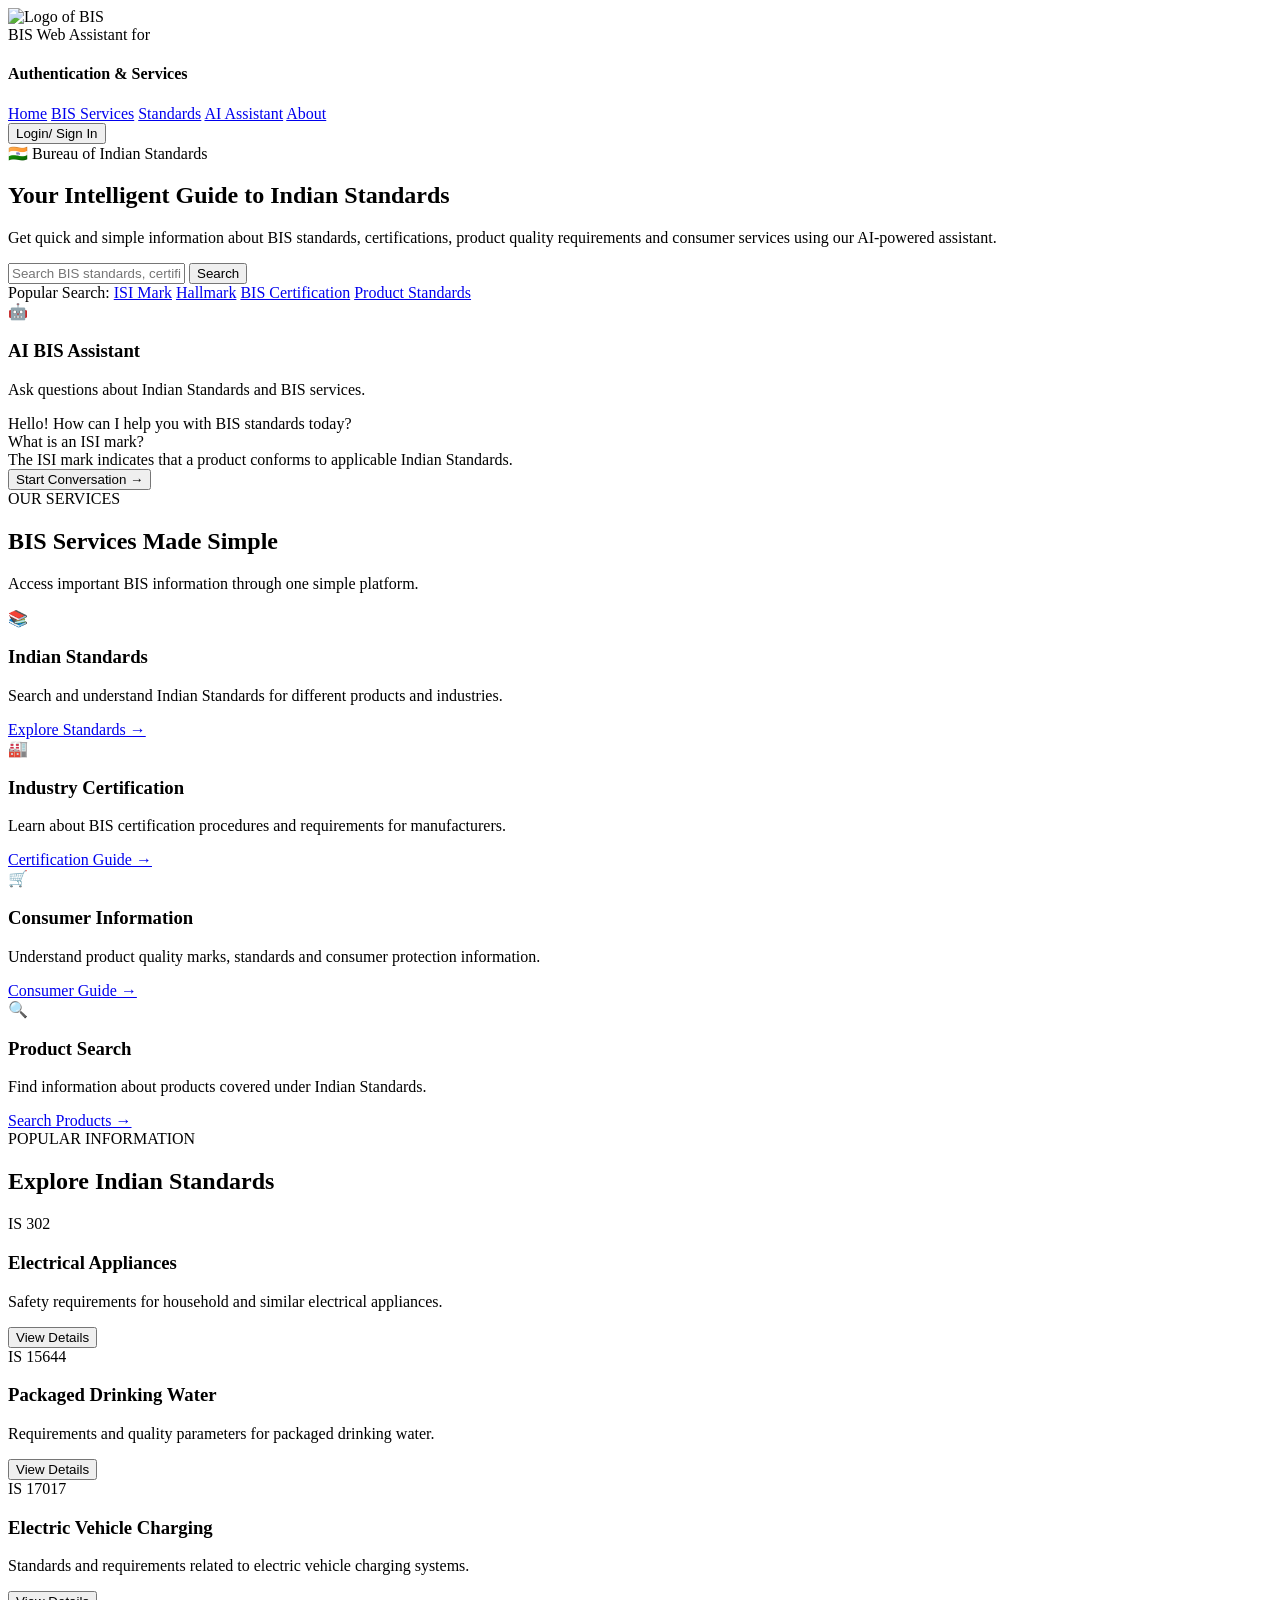
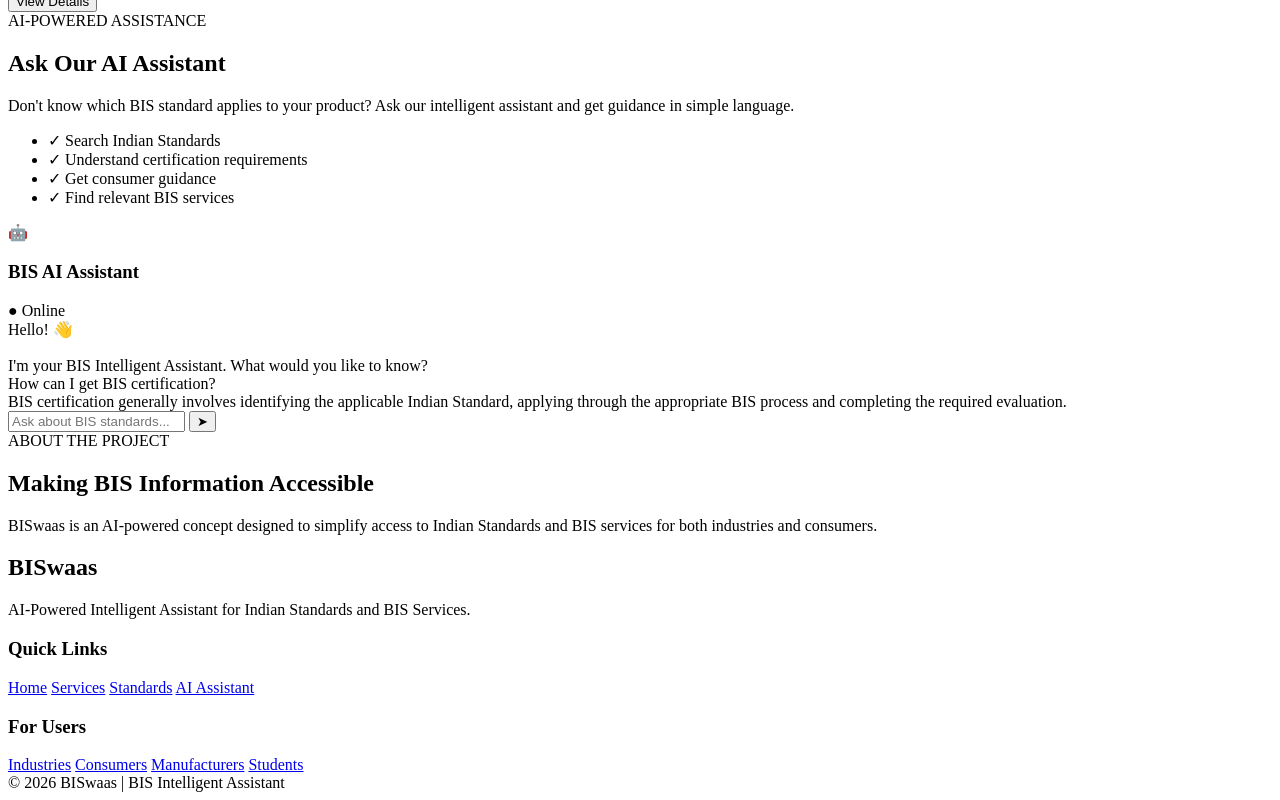
==== index.html @ 15cb64bb "Add files via upload" ====
<!DOCTYPE html>
<html lang="en">
<head>
    <meta charset="UTF-8">
    <meta name="viewport" content="width=device-width, initial-scale=1.0">
    <title>BIS Intelligent Assistant</title>
    <link rel="stylesheet" href="style2.css">
</head>
<body>

    <!-- Header -->
    <header class="header">

        <div class="logo">
            <div class="logo-icon">
                <img src="d:\BIS\my image2.jpg" alt="Logo of BIS">
            </div>
            <div>
                <span>BIS Web Assistant for</span>
                <h4>Authentication & Services</h4>
            </div>
        </div>

        <nav>
            <a href="#home">Home</a>
            <a href="#services">BIS Services</a>
            <a href="#standards">Standards</a>
            <a href="#assistant">AI Assistant</a>
            <a href="#about">About</a>
        </nav>

        <button class="login-btn">Login/ Sign In</button>

    </header>

    
    <div class="gradient-background">
       <!-- Hero Section -->
     <section class="hero" id="home">

        <div class="hero-content">

            <span class="tag">🇮🇳 Bureau of Indian Standards</span>

            <h1>
                Your Intelligent Guide to
                <span>Indian Standards</span>
            </h1>

            <p>
                Get quick and simple information about BIS standards,
                certifications, product quality requirements and consumer
                services using our AI-powered assistant.
            </p>

            <div class="search-box">
                <input
                    type="text"
                    placeholder="Search BIS standards, certifications, products..."
                >
                <button>Search</button>
            </div>

            <div class="quick-links">
                <span>Popular Search:</span>
                <a href="#">ISI Mark</a>
                <a href="#">Hallmark</a>
                <a href="#">BIS Certification</a>
                <a href="#">Product Standards</a>
            </div>

        </div>


        <div class="hero-card">

            <div class="bot-icon">🤖</div>

            <h3>AI BIS Assistant</h3>

            <p>
                Ask questions about Indian Standards and BIS services.
            </p>

            <div class="chat-preview">
                <div class="message bot">
                    Hello! How can I help you with BIS standards today?
                </div>

                <div class="message user">
                    What is an ISI mark?
                </div>

                <div class="message bot">
                    The ISI mark indicates that a product conforms to
                    applicable Indian Standards.
                </div>
            </div>

            <button class="chat-btn">
                Start Conversation →
            </button>

        </div>

     </section>


     <!-- Services -->
     <section class="section" id="services">

        <div class="section-title">
            <span>OUR SERVICES</span>
            <h2>BIS Services Made Simple</h2>
            <p>
                Access important BIS information through one simple platform.
            </p>
        </div>


        <div class="service-grid">

            <div class="service-card">
                <div class="service-icon">📚</div>
                <h3>Indian Standards</h3>
                <p>
                    Search and understand Indian Standards for different
                    products and industries.
                </p>
                <a href="#">Explore Standards →</a>
            </div>


            <div class="service-card">
                <div class="service-icon">🏭</div>
                <h3>Industry Certification</h3>
                <p>
                    Learn about BIS certification procedures and requirements
                    for manufacturers.
                </p>
                <a href="#">Certification Guide →</a>
            </div>


            <div class="service-card">
                <div class="service-icon">🛒</div>
                <h3>Consumer Information</h3>
                <p>
                    Understand product quality marks, standards and consumer
                    protection information.
                </p>
                <a href="#">Consumer Guide →</a>
            </div>


            <div class="service-card">
                <div class="service-icon">🔍</div>
                <h3>Product Search</h3>
                <p>
                    Find information about products covered under Indian
                    Standards.
                </p>
                <a href="#">Search Products →</a>
            </div>

        </div>

     </section>


     <!-- Standards Section -->
     <section class="standards" id="standards">

        <div class="section-title">
            <span>POPULAR INFORMATION</span>
            <h2>Explore Indian Standards</h2>
        </div>


        <div class="standard-grid">

            <div class="standard-card">
                <span class="standard-code">IS 302</span>
                <h3>Electrical Appliances</h3>
                <p>
                    Safety requirements for household and similar electrical
                    appliances.
                </p>
                <button>View Details</button>
            </div>


            <div class="standard-card">
                <span class="standard-code">IS 15644</span>
                <h3>Packaged Drinking Water</h3>
                <p>
                    Requirements and quality parameters for packaged drinking
                    water.
                </p>
                <button>View Details</button>
            </div>


            <div class="standard-card">
                <span class="standard-code">IS 17017</span>
                <h3>Electric Vehicle Charging</h3>
                <p>
                    Standards and requirements related to electric vehicle
                    charging systems.
                </p>
                <button>View Details</button>
            </div>

        </div>

     </section>


     <!-- AI Assistant -->
     <section class="assistant-section" id="assistant">

        <div class="assistant-container">

            <div class="assistant-info">

                <span class="tag">AI-POWERED ASSISTANCE</span>

                <h2>
                    Ask Our
                    <span>AI Assistant</span>
                </h2>

                <p>
                    Don't know which BIS standard applies to your product?
                    Ask our intelligent assistant and get guidance in simple
                    language.
                </p>

                <ul>
                    <li>✓ Search Indian Standards</li>
                    <li>✓ Understand certification requirements</li>
                    <li>✓ Get consumer guidance</li>
                    <li>✓ Find relevant BIS services</li>
                </ul>

            </div>


            <div class="chat-window">

                <div class="chat-header">
                    <div class="bot-avatar">🤖</div>

                    <div>
                        <h3>BIS AI Assistant</h3>
                        <span>● Online</span>
                    </div>
                </div>


                <div class="chat-body">

                    <div class="chat-message bot-message">
                        Hello! 👋
                        <br><br>
                        I'm your BIS Intelligent Assistant.
                        What would you like to know?
                    </div>


                    <div class="chat-message user-message">
                        How can I get BIS certification?
                    </div>


                    <div class="chat-message bot-message">
                        BIS certification generally involves identifying the
                        applicable Indian Standard, applying through the
                        appropriate BIS process and completing the required
                        evaluation.
                    </div>

                </div>


                <div class="chat-input">

                    <input
                        type="text"
                        placeholder="Ask about BIS standards..."
                    >

                    <button>➤</button>

                </div>

            </div>

        </div>

     </section>


     <!-- About -->
     <section class="about" id="about">

        <div class="section-title">

            <span>ABOUT THE PROJECT</span>

            <h2>Making BIS Information Accessible</h2>

            <p>
                BISwaas is an AI-powered concept designed to simplify
                access to Indian Standards and BIS services for both
                industries and consumers.
            </p>

        </div>

     </section>
    </div>

    <!-- Footer -->
    <footer>

        <div class="footer-content">

            <div>
                <h2>BISwaas</h2>
                <p>
                    AI-Powered Intelligent Assistant for Indian Standards
                    and BIS Services.
                </p>
            </div>


            <div>
                <h3>Quick Links</h3>
                <a href="#home">Home</a>
                <a href="#services">Services</a>
                <a href="#standards">Standards</a>
                <a href="#assistant">AI Assistant</a>
            </div>


            <div>
                <h3>For Users</h3>
                <a href="#">Industries</a>
                <a href="#">Consumers</a>
                <a href="#">Manufacturers</a>
                <a href="#">Students</a>
            </div>

        </div>


        <div class="copyright">
            © 2026 BISwaas | BIS Intelligent Assistant
        </div>

    </footer>

</body>
</html>
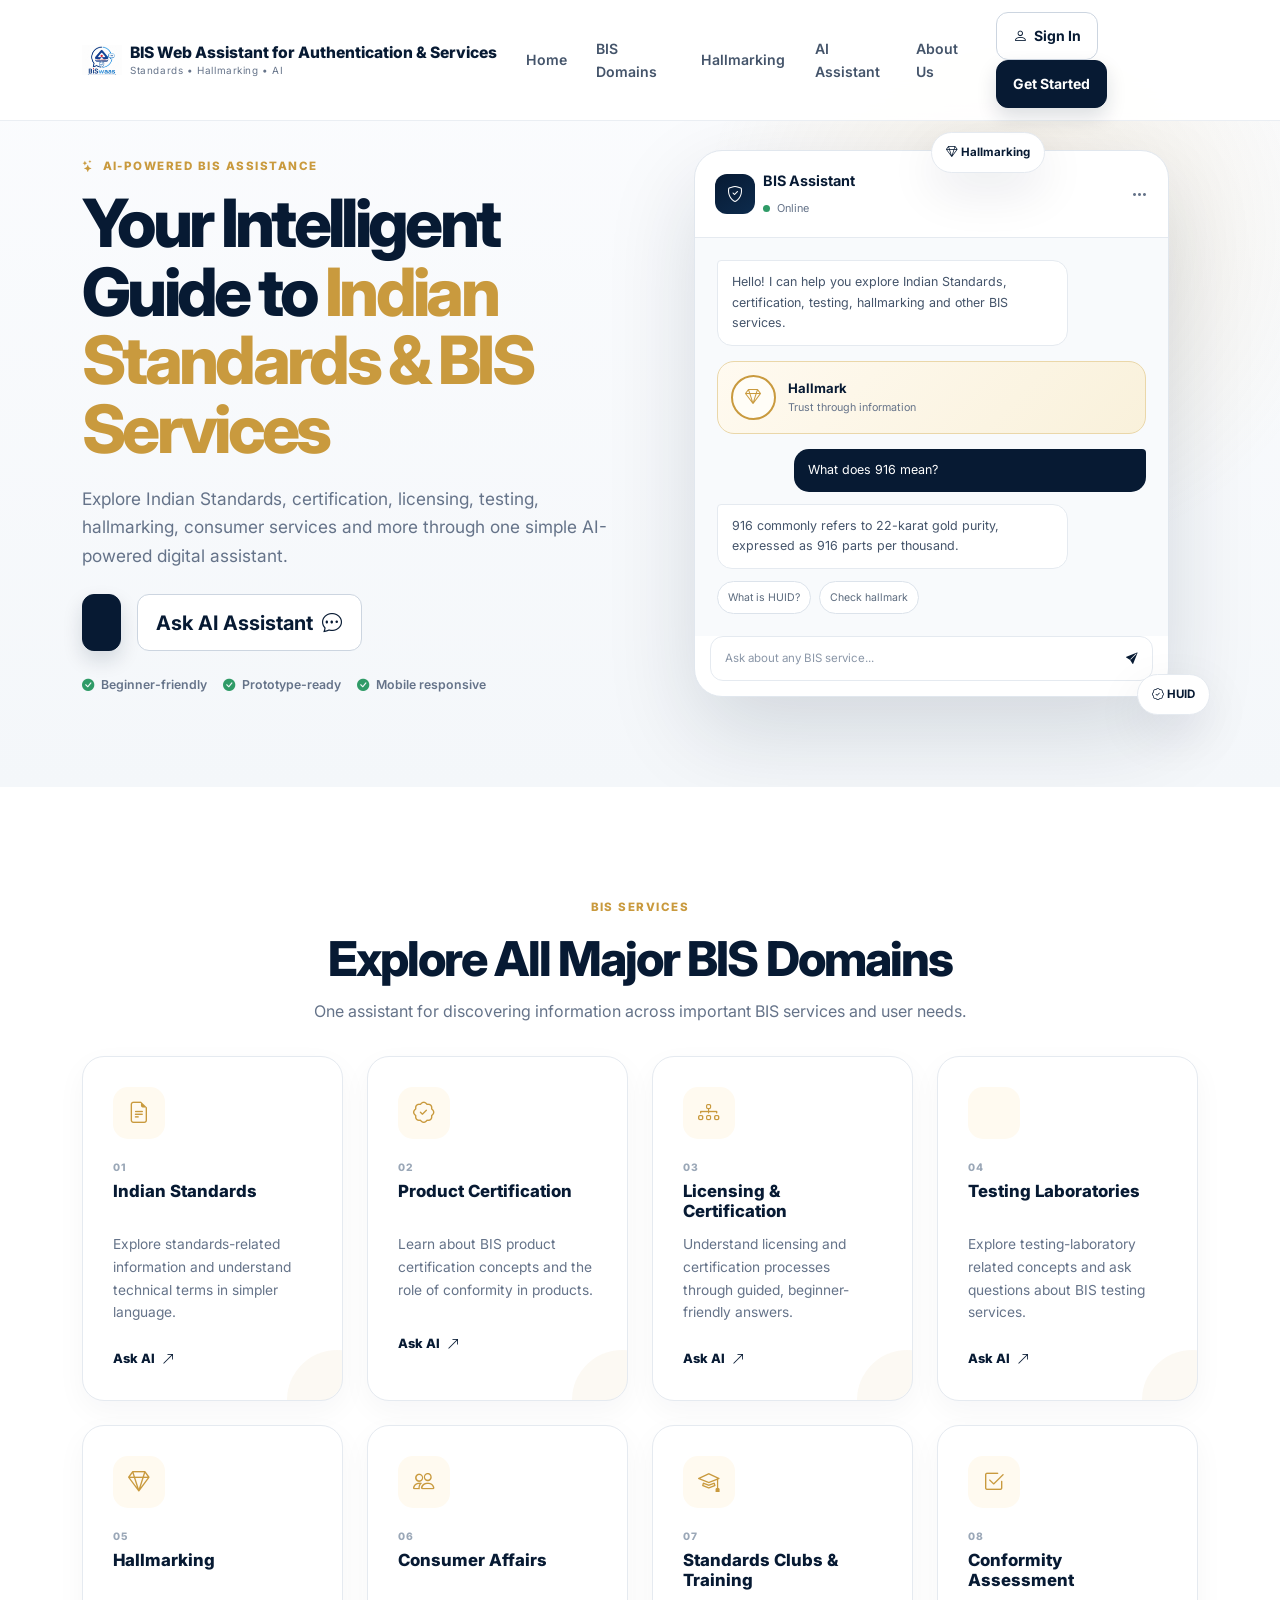
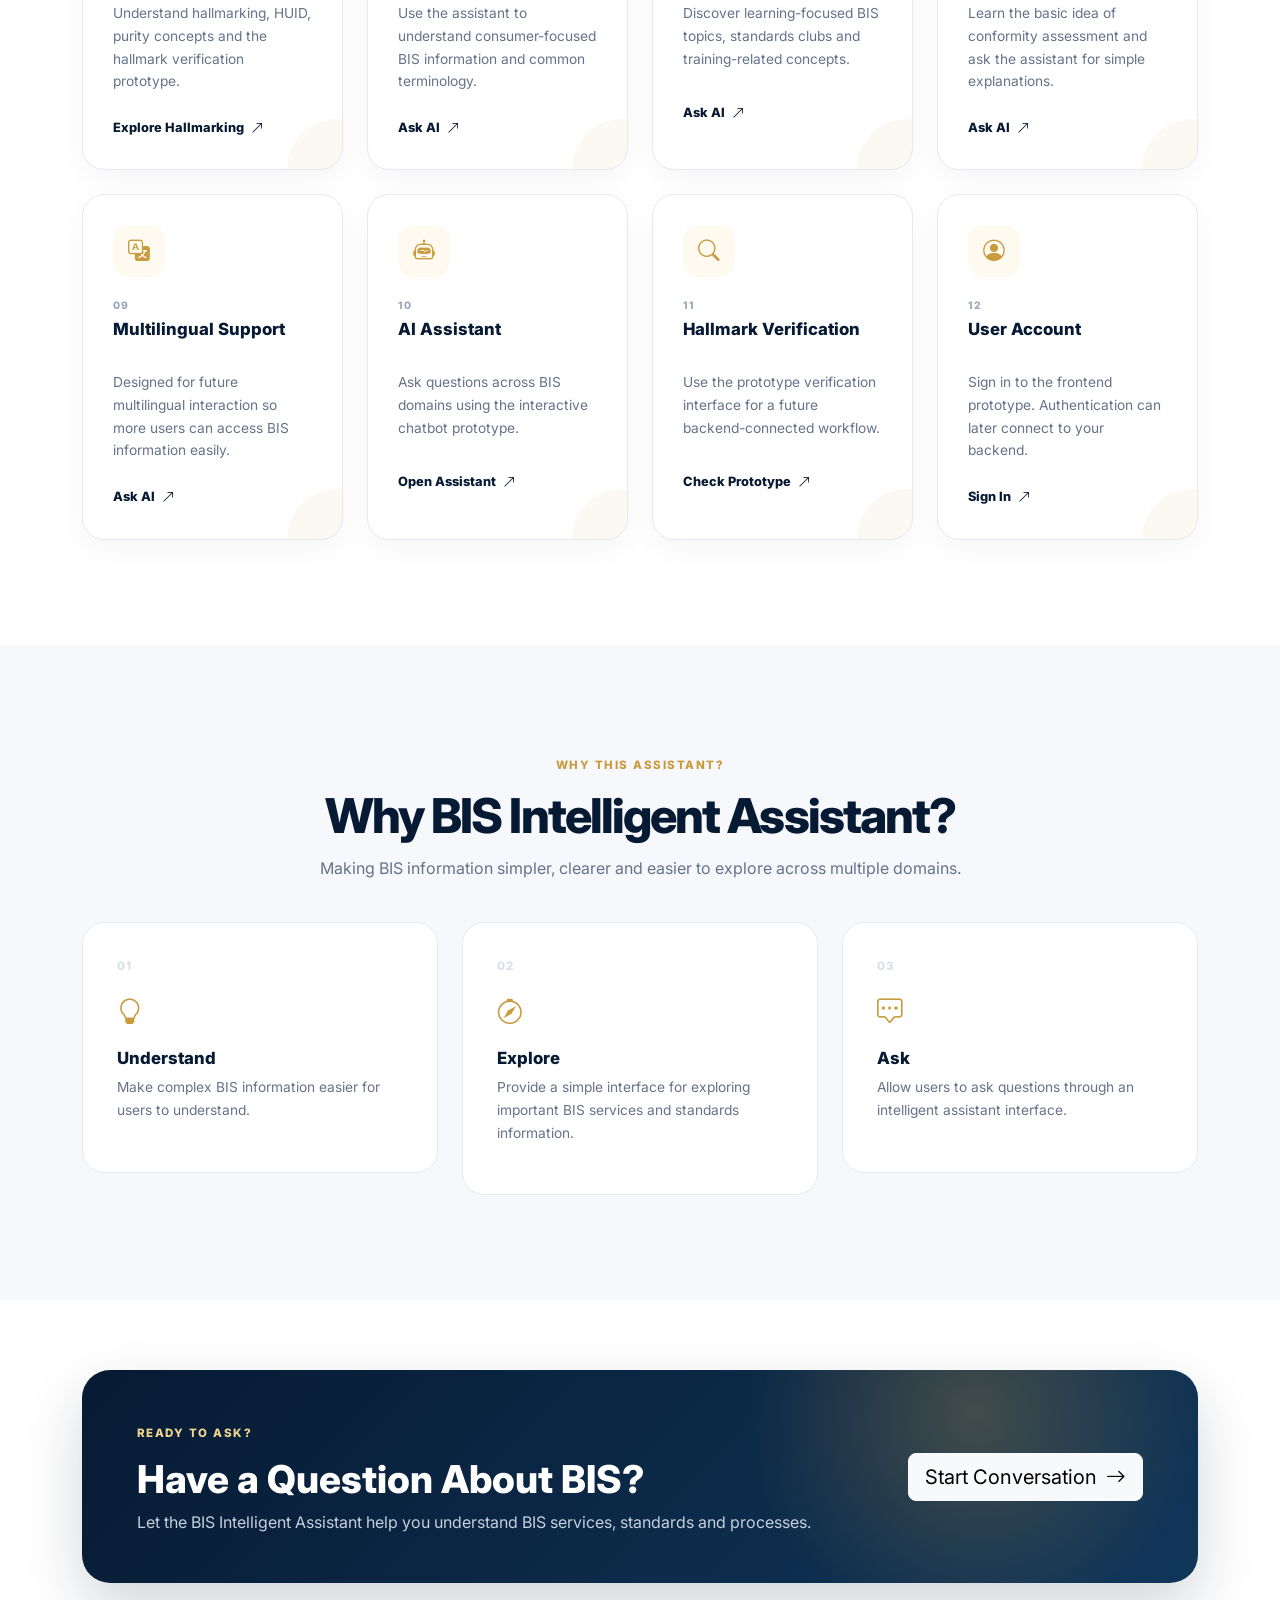
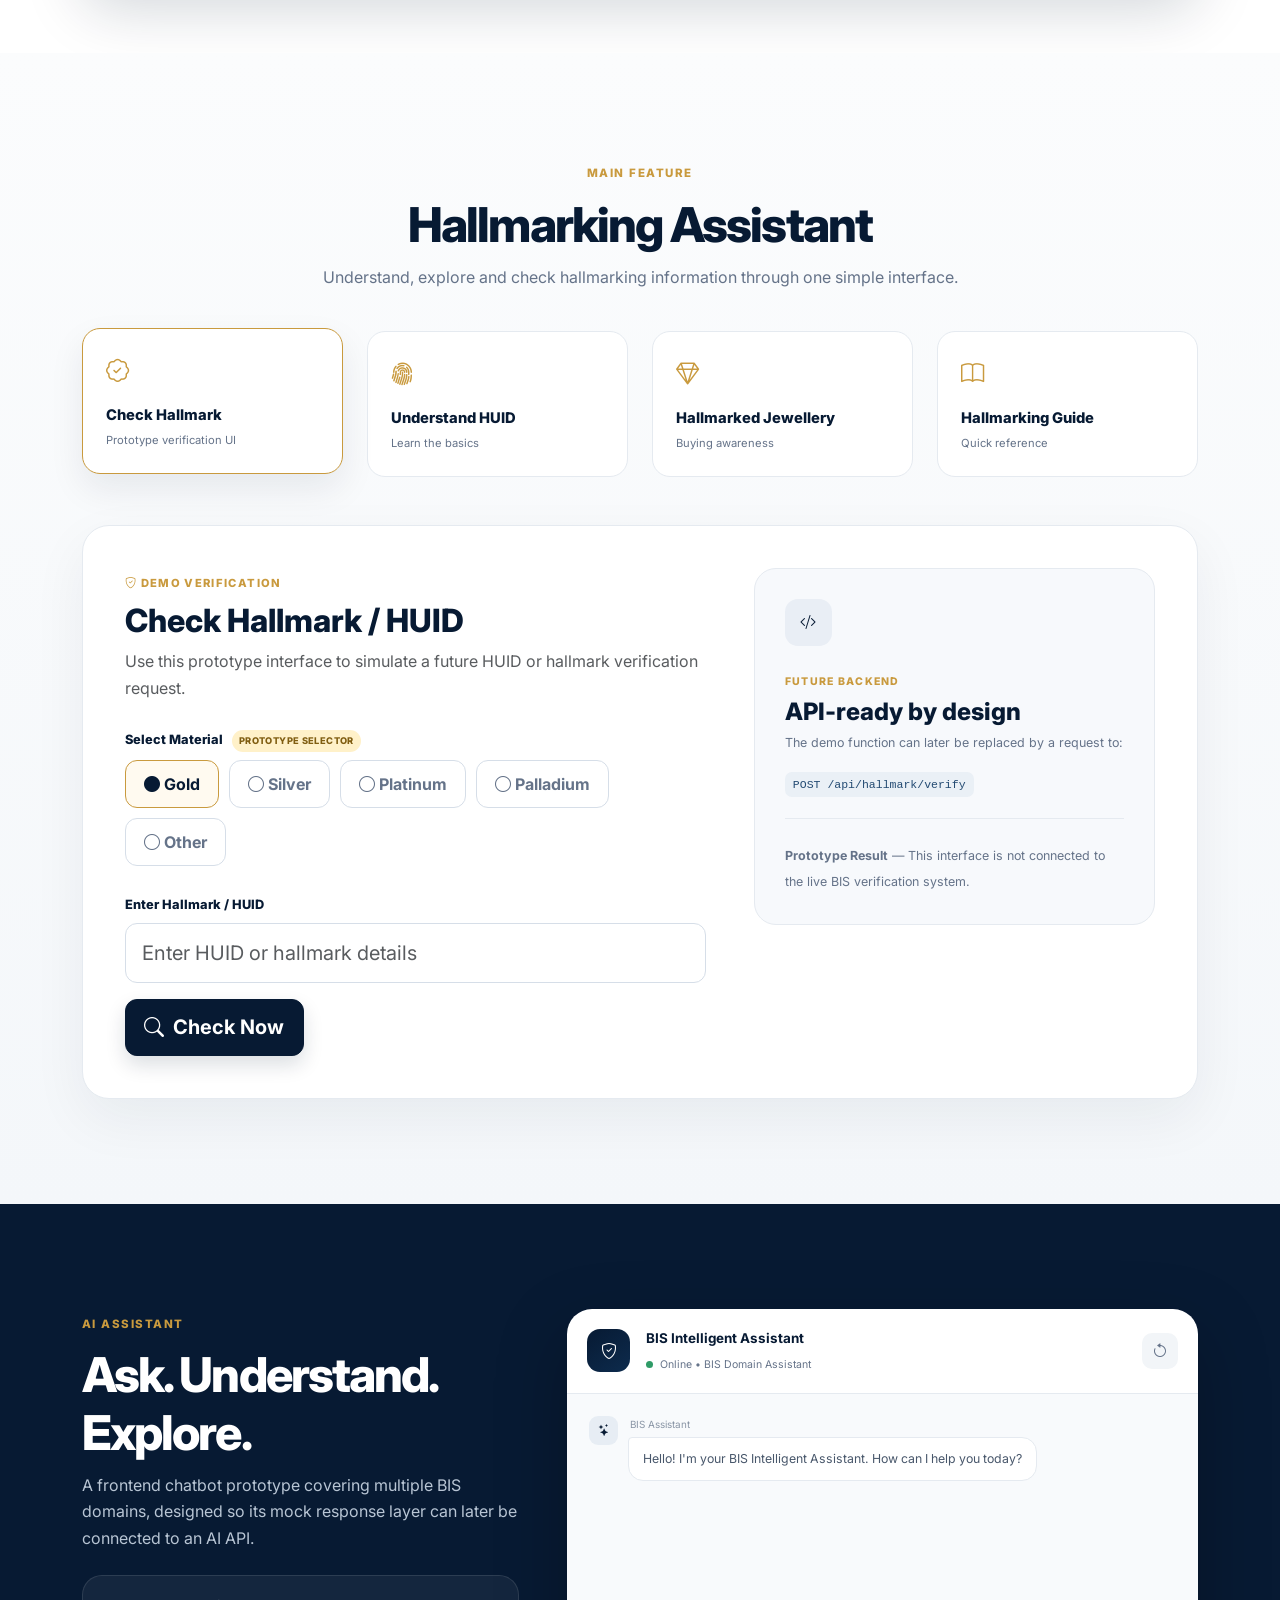
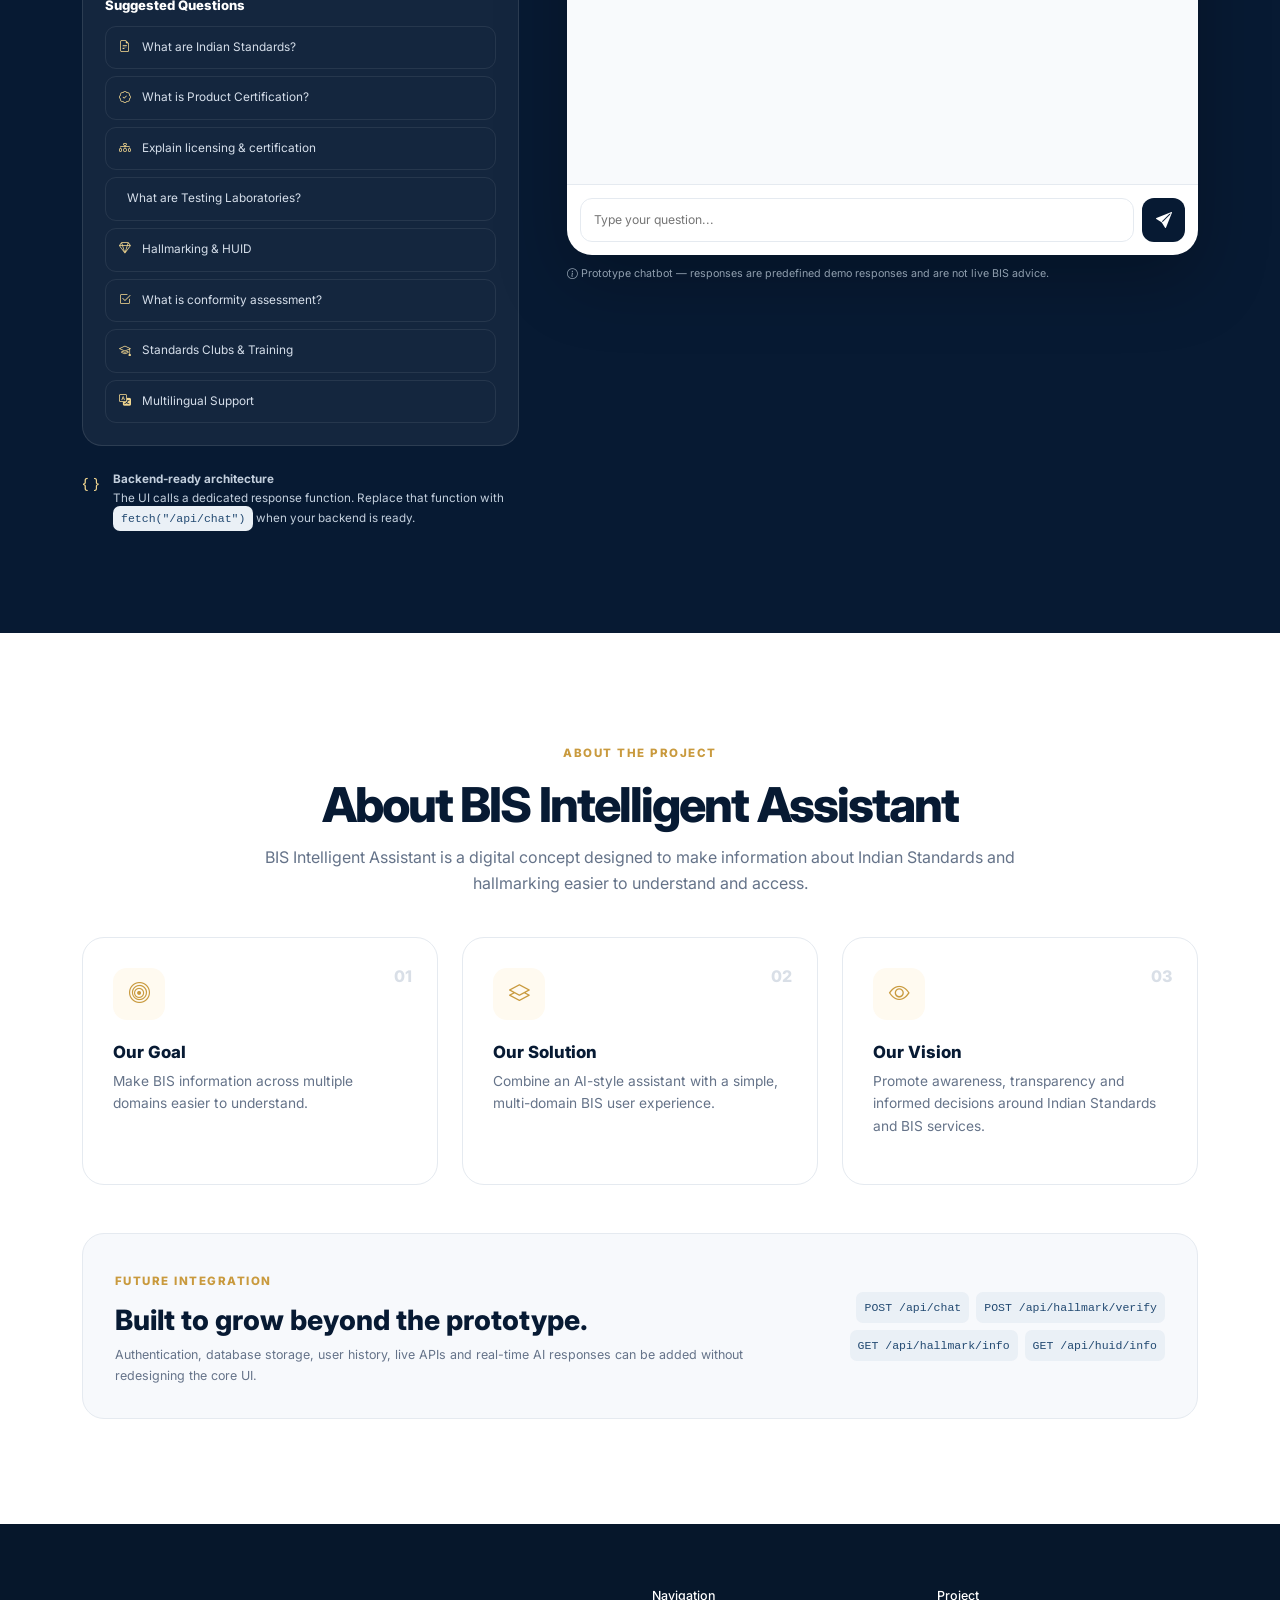
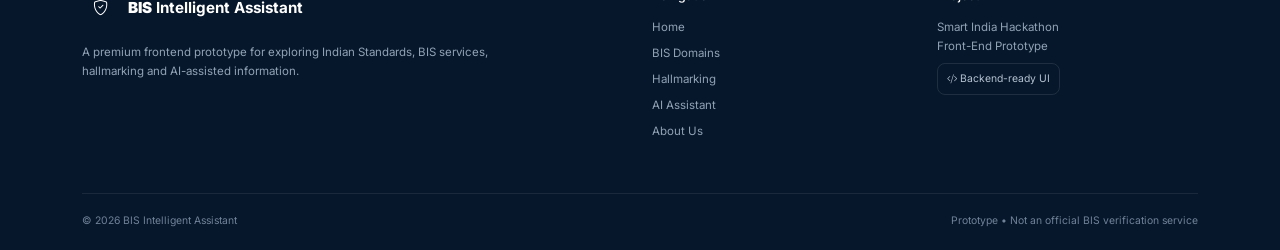
==== commit 07778773: "Add files via upload" ====
--- a/index.html
+++ b/index.html
@@ -1,365 +1,724 @@
-<!DOCTYPE html>
-<html lang="en">
-<head>
-    <meta charset="UTF-8">
-    <meta name="viewport" content="width=device-width, initial-scale=1.0">
-    <title>BIS Intelligent Assistant</title>
-    <link rel="stylesheet" href="style2.css">
-</head>
-<body>
-
-    <!-- Header -->
-    <header class="header">
-
-        <div class="logo">
-            <div class="logo-icon">
-                <img src="d:\BIS\my image2.jpg" alt="Logo of BIS">
-            </div>
-            <div>
-                <span>BIS Web Assistant for</span>
-                <h4>Authentication & Services</h4>
-            </div>
-        </div>
-
-        <nav>
-            <a href="#home">Home</a>
-            <a href="#services">BIS Services</a>
-            <a href="#standards">Standards</a>
-            <a href="#assistant">AI Assistant</a>
-            <a href="#about">About</a>
-        </nav>
-
-        <button class="login-btn">Login/ Sign In</button>
-
-    </header>
-
-    
-    <div class="gradient-background">
-       <!-- Hero Section -->
-     <section class="hero" id="home">
-
-        <div class="hero-content">
-
-            <span class="tag">🇮🇳 Bureau of Indian Standards</span>
-
-            <h1>
-                Your Intelligent Guide to
-                <span>Indian Standards</span>
-            </h1>
-
-            <p>
-                Get quick and simple information about BIS standards,
-                certifications, product quality requirements and consumer
-                services using our AI-powered assistant.
-            </p>
-
-            <div class="search-box">
-                <input
-                    type="text"
-                    placeholder="Search BIS standards, certifications, products..."
-                >
-                <button>Search</button>
-            </div>
-
-            <div class="quick-links">
-                <span>Popular Search:</span>
-                <a href="#">ISI Mark</a>
-                <a href="#">Hallmark</a>
-                <a href="#">BIS Certification</a>
-                <a href="#">Product Standards</a>
-            </div>
-
-        </div>
-
-
-        <div class="hero-card">
-
-            <div class="bot-icon">🤖</div>
-
-            <h3>AI BIS Assistant</h3>
-
-            <p>
-                Ask questions about Indian Standards and BIS services.
-            </p>
-
-            <div class="chat-preview">
-                <div class="message bot">
-                    Hello! How can I help you with BIS standards today?
-                </div>
-
-                <div class="message user">
-                    What is an ISI mark?
-                </div>
-
-                <div class="message bot">
-                    The ISI mark indicates that a product conforms to
-                    applicable Indian Standards.
-                </div>
-            </div>
-
-            <button class="chat-btn">
-                Start Conversation →
-            </button>
-
-        </div>
-
-     </section>
-
-
-     <!-- Services -->
-     <section class="section" id="services">
-
-        <div class="section-title">
-            <span>OUR SERVICES</span>
-            <h2>BIS Services Made Simple</h2>
-            <p>
-                Access important BIS information through one simple platform.
-            </p>
-        </div>
-
-
-        <div class="service-grid">
-
-            <div class="service-card">
-                <div class="service-icon">📚</div>
-                <h3>Indian Standards</h3>
-                <p>
-                    Search and understand Indian Standards for different
-                    products and industries.
-                </p>
-                <a href="#">Explore Standards →</a>
-            </div>
-
-
-            <div class="service-card">
-                <div class="service-icon">🏭</div>
-                <h3>Industry Certification</h3>
-                <p>
-                    Learn about BIS certification procedures and requirements
-                    for manufacturers.
-                </p>
-                <a href="#">Certification Guide →</a>
-            </div>
-
-
-            <div class="service-card">
-                <div class="service-icon">🛒</div>
-                <h3>Consumer Information</h3>
-                <p>
-                    Understand product quality marks, standards and consumer
-                    protection information.
-                </p>
-                <a href="#">Consumer Guide →</a>
-            </div>
-
-
-            <div class="service-card">
-                <div class="service-icon">🔍</div>
-                <h3>Product Search</h3>
-                <p>
-                    Find information about products covered under Indian
-                    Standards.
-                </p>
-                <a href="#">Search Products →</a>
-            </div>
-
-        </div>
-
-     </section>
-
-
-     <!-- Standards Section -->
-     <section class="standards" id="standards">
-
-        <div class="section-title">
-            <span>POPULAR INFORMATION</span>
-            <h2>Explore Indian Standards</h2>
-        </div>
-
-
-        <div class="standard-grid">
-
-            <div class="standard-card">
-                <span class="standard-code">IS 302</span>
-                <h3>Electrical Appliances</h3>
-                <p>
-                    Safety requirements for household and similar electrical
-                    appliances.
-                </p>
-                <button>View Details</button>
-            </div>
-
-
-            <div class="standard-card">
-                <span class="standard-code">IS 15644</span>
-                <h3>Packaged Drinking Water</h3>
-                <p>
-                    Requirements and quality parameters for packaged drinking
-                    water.
-                </p>
-                <button>View Details</button>
-            </div>
-
-
-            <div class="standard-card">
-                <span class="standard-code">IS 17017</span>
-                <h3>Electric Vehicle Charging</h3>
-                <p>
-                    Standards and requirements related to electric vehicle
-                    charging systems.
-                </p>
-                <button>View Details</button>
-            </div>
-
-        </div>
-
-     </section>
-
-
-     <!-- AI Assistant -->
-     <section class="assistant-section" id="assistant">
-
-        <div class="assistant-container">
-
-            <div class="assistant-info">
-
-                <span class="tag">AI-POWERED ASSISTANCE</span>
-
-                <h2>
-                    Ask Our
-                    <span>AI Assistant</span>
-                </h2>
-
-                <p>
-                    Don't know which BIS standard applies to your product?
-                    Ask our intelligent assistant and get guidance in simple
-                    language.
-                </p>
-
-                <ul>
-                    <li>✓ Search Indian Standards</li>
-                    <li>✓ Understand certification requirements</li>
-                    <li>✓ Get consumer guidance</li>
-                    <li>✓ Find relevant BIS services</li>
-                </ul>
-
-            </div>
-
-
-            <div class="chat-window">
-
-                <div class="chat-header">
-                    <div class="bot-avatar">🤖</div>
-
-                    <div>
-                        <h3>BIS AI Assistant</h3>
-                        <span>● Online</span>
-                    </div>
-                </div>
-
-
-                <div class="chat-body">
-
-                    <div class="chat-message bot-message">
-                        Hello! 👋
-                        <br><br>
-                        I'm your BIS Intelligent Assistant.
-                        What would you like to know?
-                    </div>
-
-
-                    <div class="chat-message user-message">
-                        How can I get BIS certification?
-                    </div>
-
-
-                    <div class="chat-message bot-message">
-                        BIS certification generally involves identifying the
-                        applicable Indian Standard, applying through the
-                        appropriate BIS process and completing the required
-                        evaluation.
-                    </div>
-
-                </div>
-
-
-                <div class="chat-input">
-
-                    <input
-                        type="text"
-                        placeholder="Ask about BIS standards..."
-                    >
-
-                    <button>➤</button>
-
-                </div>
-
-            </div>
-
-        </div>
-
-     </section>
-
-
-     <!-- About -->
-     <section class="about" id="about">
-
-        <div class="section-title">
-
-            <span>ABOUT THE PROJECT</span>
-
-            <h2>Making BIS Information Accessible</h2>
-
-            <p>
-                BISwaas is an AI-powered concept designed to simplify
-                access to Indian Standards and BIS services for both
-                industries and consumers.
-            </p>
-
-        </div>
-
-     </section>
-    </div>
-
-    <!-- Footer -->
-    <footer>
-
-        <div class="footer-content">
-
-            <div>
-                <h2>BISwaas</h2>
-                <p>
-                    AI-Powered Intelligent Assistant for Indian Standards
-                    and BIS Services.
-                </p>
-            </div>
-
-
-            <div>
-                <h3>Quick Links</h3>
-                <a href="#home">Home</a>
-                <a href="#services">Services</a>
-                <a href="#standards">Standards</a>
-                <a href="#assistant">AI Assistant</a>
-            </div>
-
-
-            <div>
-                <h3>For Users</h3>
-                <a href="#">Industries</a>
-                <a href="#">Consumers</a>
-                <a href="#">Manufacturers</a>
-                <a href="#">Students</a>
-            </div>
-
-        </div>
-
-
-        <div class="copyright">
-            © 2026 BISwaas | BIS Intelligent Assistant
-        </div>
-
-    </footer>
-
-</body>
-</html>+<!DOCTYPE html>
+<html lang="en">
+<head>
+  <meta charset="UTF-8">
+  <meta name="viewport" content="width=device-width, initial-scale=1.0">
+  <meta name="description" content="BIS Intelligent Assistant - AI-powered Indian Standards and BIS Services prototype">
+  <title>BIS Intelligent Assistant | Indian Standards & BIS Services</title>
+
+  <!-- Bootstrap 5 -->
+  <link href="https://cdn.jsdelivr.net/npm/bootstrap@5.3.3/dist/css/bootstrap.min.css" rel="stylesheet">
+  <!-- Bootstrap Icons -->
+  <link href="https://cdn.jsdelivr.net/npm/bootstrap-icons@1.11.3/font/bootstrap-icons.css" rel="stylesheet">
+  <!-- Google Font -->
+  <link href="https://fonts.googleapis.com/css2?family=Inter:wght@400;500;600;700;800&display=swap" rel="stylesheet">
+  <link rel="stylesheet" href="style.css">
+</head>
+
+<body>
+  <!-- ==================== NAVBAR ==================== -->
+  <nav class="navbar navbar-expand-lg navbar-light fixed-top site-navbar" aria-label="Main navigation">
+    <div class="container">
+      <a class="navbar-brand d-flex align-items-center gap-2" href="#home">
+        <span class="brand-mark"><img src="logo.jpeg"alt="BIS Logo"></span>
+        <span>
+          <strong>BIS Web Assistant for Authentication & Services  </strong>
+          <small class="d-block brand-subtitle">Standards • Hallmarking • AI</small>
+        </span>
+      </a>
+
+      <button class="navbar-toggler" type="button" data-bs-toggle="collapse"
+              data-bs-target="#mainNav" aria-controls="mainNav" aria-expanded="false"
+              aria-label="Toggle navigation">
+        <span class="navbar-toggler-icon"></span>
+      </button>
+
+      <div class="collapse navbar-collapse" id="mainNav">
+        <ul class="navbar-nav ms-auto align-items-lg-center gap-lg-1">
+          <li class="nav-item"><a class="nav-link" href="#home">Home</a></li>
+          <li class="nav-item"><a class="nav-link" href="#domains">BIS Domains</a></li>
+          <li class="nav-item"><a class="nav-link" href="#hallmarking">Hallmarking</a></li>
+          <li class="nav-item"><a class="nav-link" href="#assistant">AI Assistant</a></li>
+          <li class="nav-item"><a class="nav-link" href="#about">About Us</a></li>
+          <li class="nav-item ms-lg-2 mt-2 mt-lg-0">
+            <button class="btn btn-outline-custom btn-sm px-3 me-lg-2" id="signInBtn" type="button">
+              <i class="bi bi-person me-1"></i> Sign In
+            </button>
+            <a class="btn btn-primary-custom btn-sm px-3 d-inline-block mt-2 mt-lg-0" href="#assistant">Get Started</a>
+          </li>
+        </ul>
+      </div>
+    </div>
+  </nav>
+
+  <main id="home">
+    <!-- ==================== HERO ==================== -->
+    <section class="hero-section">
+      <div class="container position-relative">
+        <div class="row align-items-center g-5">
+          <div class="col-lg-6">
+            <span class="eyebrow"><i class="bi bi-stars"></i> AI-POWERED BIS ASSISTANCE</span>
+            <h1>Your Intelligent Guide to <span>Indian Standards &amp; BIS Services</span></h1>
+            <p class="hero-text">
+              Explore Indian Standards, certification, licensing, testing, hallmarking,
+              consumer services and more through one simple AI-powered digital assistant.
+            </p>
+
+            <div class="d-flex flex-wrap gap-3 mt-4">
+              <a href="#domains" class="btn btn-primary-custom btn-lg>
+                Explore BIS Domains <i class="bi bi-arrow-right ms-1"></i>
+              </a>
+              <a href="#assistant" class="btn btn-outline-custom btn-lg">
+                Ask AI Assistant <i class="bi bi-chat-dots ms-1"></i>
+              </a>
+            </div>
+
+            <div class="trust-row mt-4">
+              <span><i class="bi bi-check-circle-fill"></i> Beginner-friendly</span>
+              <span><i class="bi bi-check-circle-fill"></i> Prototype-ready</span>
+              <span><i class="bi bi-check-circle-fill"></i> Mobile responsive</span>
+            </div>
+          </div>
+
+          <div class="col-lg-6">
+            <div class="hero-visual">
+              <div class="floating-chip chip-one"><i class="bi bi-gem"></i> Hallmarking</div>
+              <div class="floating-chip chip-two"><i class="bi bi-patch-check"></i> HUID</div>
+
+              <div class="assistant-preview">
+                <div class="preview-topbar">
+                  <div class="d-flex align-items-center gap-2">
+                    <div class="mini-avatar"><i class="bi bi-shield-check"></i></div>
+                    <div>
+                      <strong>BIS Assistant</strong>
+                      <small><span class="status-dot"></span> Online</small>
+                    </div>
+                  </div>
+                  <i class="bi bi-three-dots"></i>
+                </div>
+
+                <div class="preview-body">
+                  <div class="chat-bubble assistant-bubble">
+                    Hello! I can help you explore Indian Standards, certification, testing, hallmarking and other BIS services.
+                  </div>
+
+                  <div class="jewel-visual" aria-label="Decorative jewellery and hallmark visual">
+                    <div class="jewel-ring"><i class="bi bi-gem"></i></div>
+                    <div>
+                      <strong>Hallmark</strong>
+                      <small>Trust through information</small>
+                    </div>
+                  </div>
+
+                  <div class="chat-bubble user-bubble">What does 916 mean?</div>
+                  <div class="chat-bubble assistant-bubble">
+                    916 commonly refers to 22-karat gold purity, expressed as 916 parts per thousand.
+                  </div>
+
+                  <div class="suggestion-row">
+                    <span>What is HUID?</span>
+                    <span>Check hallmark</span>
+                  </div>
+                </div>
+
+                <div class="preview-input">
+                  <span>Ask about any BIS service...</span>
+                  <i class="bi bi-send-fill"></i>
+                </div>
+              </div>
+            </div>
+          </div>
+        </div>
+      </div>
+    </section>
+
+    <!-- ==================== BIS DOMAINS ==================== -->
+    <section id="domains" class="section-padding quick-section">
+      <div class="container">
+        <div class="section-heading text-center">
+          <span class="eyebrow">BIS SERVICES</span>
+          <h2>Explore All Major BIS Domains</h2>
+          <p>One assistant for discovering information across important BIS services and user needs.</p>
+        </div>
+
+        <div class="row g-4 mt-2">
+          <div class="col-md-6 col-lg-4 col-xl-3">
+            <article class="feature-card domain-card h-100">
+              <div class="icon-box"><i class="bi bi-file-earmark-text"></i></div>
+              <span class="domain-number">01</span>
+              <h3>Indian Standards</h3>
+              <p>Explore standards-related information and understand technical terms in simpler language.</p>
+              <button class="card-link link-button" data-question="Tell me about Indian Standards.">Ask AI <i class="bi bi-arrow-up-right"></i></button>
+            </article>
+          </div>
+
+          <div class="col-md-6 col-lg-4 col-xl-3">
+            <article class="feature-card domain-card h-100">
+              <div class="icon-box"><i class="bi bi-patch-check"></i></div>
+              <span class="domain-number">02</span>
+              <h3>Product Certification</h3>
+              <p>Learn about BIS product certification concepts and the role of conformity in products.</p>
+              <button class="card-link link-button" data-question="What is BIS Product Certification?">Ask AI <i class="bi bi-arrow-up-right"></i></button>
+            </article>
+          </div>
+
+          <div class="col-md-6 col-lg-4 col-xl-3">
+            <article class="feature-card domain-card h-100">
+              <div class="icon-box"><i class="bi bi-diagram-3"></i></div>
+              <span class="domain-number">03</span>
+              <h3>Licensing &amp; Certification</h3>
+              <p>Understand licensing and certification processes through guided, beginner-friendly answers.</p>
+              <button class="card-link link-button" data-question="Explain the BIS licensing and certification process.">Ask AI <i class="bi bi-arrow-up-right"></i></button>
+            </article>
+          </div>
+
+          <div class="col-md-6 col-lg-4 col-xl-3">
+            <article class="feature-card domain-card h-100">
+              <div class="icon-box"><i class="bi bi-beaker"></i></div>
+              <span class="domain-number">04</span>
+              <h3>Testing Laboratories</h3>
+              <p>Explore testing-laboratory related concepts and ask questions about BIS testing services.</p>
+              <button class="card-link link-button" data-question="What are BIS Testing Laboratories?">Ask AI <i class="bi bi-arrow-up-right"></i></button>
+            </article>
+          </div>
+
+          <div class="col-md-6 col-lg-4 col-xl-3">
+            <article class="feature-card domain-card h-100">
+              <div class="icon-box"><i class="bi bi-gem"></i></div>
+              <span class="domain-number">05</span>
+              <h3>Hallmarking</h3>
+              <p>Understand hallmarking, HUID, purity concepts and the hallmark verification prototype.</p>
+              <a href="#hallmarking" class="card-link">Explore Hallmarking <i class="bi bi-arrow-up-right"></i></a>
+            </article>
+          </div>
+
+          <div class="col-md-6 col-lg-4 col-xl-3">
+            <article class="feature-card domain-card h-100">
+              <div class="icon-box"><i class="bi bi-people"></i></div>
+              <span class="domain-number">06</span>
+              <h3>Consumer Affairs</h3>
+              <p>Use the assistant to understand consumer-focused BIS information and common terminology.</p>
+              <button class="card-link link-button" data-question="What BIS consumer affairs information can I ask about?">Ask AI <i class="bi bi-arrow-up-right"></i></button>
+            </article>
+          </div>
+
+          <div class="col-md-6 col-lg-4 col-xl-3">
+            <article class="feature-card domain-card h-100">
+              <div class="icon-box"><i class="bi bi-mortarboard"></i></div>
+              <span class="domain-number">07</span>
+              <h3>Standards Clubs &amp; Training</h3>
+              <p>Discover learning-focused BIS topics, standards clubs and training-related concepts.</p>
+              <button class="card-link link-button" data-question="Tell me about BIS Standards Clubs and Training.">Ask AI <i class="bi bi-arrow-up-right"></i></button>
+            </article>
+          </div>
+
+          <div class="col-md-6 col-lg-4 col-xl-3">
+            <article class="feature-card domain-card h-100">
+              <div class="icon-box"><i class="bi bi-check2-square"></i></div>
+              <span class="domain-number">08</span>
+              <h3>Conformity Assessment</h3>
+              <p>Learn the basic idea of conformity assessment and ask the assistant for simple explanations.</p>
+              <button class="card-link link-button" data-question="What is conformity assessment?">Ask AI <i class="bi bi-arrow-up-right"></i></button>
+            </article>
+          </div>
+
+          <div class="col-md-6 col-lg-4 col-xl-3">
+            <article class="feature-card domain-card h-100">
+              <div class="icon-box"><i class="bi bi-translate"></i></div>
+              <span class="domain-number">09</span>
+              <h3>Multilingual Support</h3>
+              <p>Designed for future multilingual interaction so more users can access BIS information easily.</p>
+              <button class="card-link link-button" data-question="How can multilingual support help users of the BIS Assistant?">Ask AI <i class="bi bi-arrow-up-right"></i></button>
+            </article>
+          </div>
+
+          <div class="col-md-6 col-lg-4 col-xl-3">
+            <article class="feature-card domain-card h-100">
+              <div class="icon-box"><i class="bi bi-robot"></i></div>
+              <span class="domain-number">10</span>
+              <h3>AI Assistant</h3>
+              <p>Ask questions across BIS domains using the interactive chatbot prototype.</p>
+              <button class="card-link link-button" data-scroll="#assistant">Open Assistant <i class="bi bi-arrow-up-right"></i></button>
+            </article>
+          </div>
+
+          <div class="col-md-6 col-lg-4 col-xl-3">
+            <article class="feature-card domain-card h-100">
+              <div class="icon-box"><i class="bi bi-search"></i></div>
+              <span class="domain-number">11</span>
+              <h3>Hallmark Verification</h3>
+              <p>Use the prototype verification interface for a future backend-connected workflow.</p>
+              <button class="card-link link-button" data-scroll="#verification">Check Prototype <i class="bi bi-arrow-up-right"></i></button>
+            </article>
+          </div>
+
+          <div class="col-md-6 col-lg-4 col-xl-3">
+            <article class="feature-card domain-card h-100">
+              <div class="icon-box"><i class="bi bi-person-circle"></i></div>
+              <span class="domain-number">12</span>
+              <h3>User Account</h3>
+              <p>Sign in to the frontend prototype. Authentication can later connect to your backend.</p>
+              <button class="card-link link-button" id="domainSignInBtn" type="button">Sign In <i class="bi bi-arrow-up-right"></i></button>
+            </article>
+          </div>
+        </div>
+      </div>
+    </section>
+
+    <!-- ==================== WHY ==================== -->
+    <section class="section-padding why-section">
+      <div class="container">
+        <div class="section-heading text-center">
+          <span class="eyebrow">WHY THIS ASSISTANT?</span>
+          <h2>Why BIS Intelligent Assistant?</h2>
+          <p>Making BIS information simpler, clearer and easier to explore across multiple domains.</p>
+        </div>
+
+        <div class="row g-4 mt-3">
+          <div class="col-lg-4">
+            <div class="why-block">
+              <div class="why-number">01</div>
+              <i class="bi bi-lightbulb"></i>
+              <h3>Understand</h3>
+              <p>Make complex BIS information easier for users to understand.</p>
+            </div>
+          </div>
+          <div class="col-lg-4">
+            <div class="why-block">
+              <div class="why-number">02</div>
+              <i class="bi bi-compass"></i>
+              <h3>Explore</h3>
+              <p>Provide a simple interface for exploring important BIS services and standards information.</p>
+            </div>
+          </div>
+          <div class="col-lg-4">
+            <div class="why-block">
+              <div class="why-number">03</div>
+              <i class="bi bi-chat-square-dots"></i>
+              <h3>Ask</h3>
+              <p>Allow users to ask questions through an intelligent assistant interface.</p>
+            </div>
+          </div>
+        </div>
+      </div>
+    </section>
+
+    <!-- ==================== CTA ==================== -->
+    <section class="container">
+      <div class="cta-banner">
+        <div>
+          <span class="eyebrow">READY TO ASK?</span>
+          <h2>Have a Question About BIS?</h2>
+          <p>Let the BIS Intelligent Assistant help you understand BIS services, standards and processes.</p>
+        </div>
+        <a href="#assistant" class="btn btn-light btn-lg">Start Conversation <i class="bi bi-arrow-right ms-1"></i></a>
+      </div>
+    </section>
+
+    <!-- ==================== HALLMARKING ==================== -->
+    <section id="hallmarking" class="section-padding hallmarking-section">
+      <div class="container">
+        <div class="section-heading text-center">
+          <span class="eyebrow">MAIN FEATURE</span>
+          <h2>Hallmarking Assistant</h2>
+          <p>Understand, explore and check hallmarking information through one simple interface.</p>
+        </div>
+
+        <div class="row g-4 mt-3">
+          <div class="col-md-6 col-lg-3">
+            <button class="hallmark-feature active" data-tab="verification">
+              <i class="bi bi-patch-check"></i><span>Check Hallmark</span><small>Prototype verification UI</small>
+            </button>
+          </div>
+          <div class="col-md-6 col-lg-3">
+            <button class="hallmark-feature" data-tab="huid">
+              <i class="bi bi-fingerprint"></i><span>Understand HUID</span><small>Learn the basics</small>
+            </button>
+          </div>
+          <div class="col-md-6 col-lg-3">
+            <button class="hallmark-feature" data-tab="jewellery">
+              <i class="bi bi-gem"></i><span>Hallmarked Jewellery</span><small>Buying awareness</small>
+            </button>
+          </div>
+          <div class="col-md-6 col-lg-3">
+            <button class="hallmark-feature" data-tab="guide">
+              <i class="bi bi-book"></i><span>Hallmarking Guide</span><small>Quick reference</small>
+            </button>
+          </div>
+        </div>
+
+        <!-- Verification panel -->
+        <div id="verification" class="tool-panel mt-5 hallmark-panel active-panel">
+          <div class="row g-5 align-items-start">
+            <div class="col-lg-7">
+              <span class="panel-kicker"><i class="bi bi-shield-check"></i> DEMO VERIFICATION</span>
+              <h3>Check Hallmark / HUID</h3>
+              <p class="text-muted">
+                Use this prototype interface to simulate a future HUID or hallmark verification request.
+              </p>
+
+              <form id="verificationForm" class="mt-4">
+                <label class="form-label">Select Material <span class="prototype-inline-label">Prototype selector</span></label>
+                <div class="metal-selector mb-4">
+                  <button type="button" class="metal-btn active" data-metal="gold">
+                    <i class="bi bi-circle-fill"></i> Gold
+                  </button>
+                  <button type="button" class="metal-btn" data-metal="silver">
+                    <i class="bi bi-circle"></i> Silver
+                  </button>
+                  <button type="button" class="metal-btn" data-metal="platinum">
+                    <i class="bi bi-circle"></i> Platinum
+                  </button>
+                  <button type="button" class="metal-btn" data-metal="palladium">
+                    <i class="bi bi-circle"></i> Palladium
+                  </button>
+                  <button type="button" class="metal-btn" data-metal="other">
+                    <i class="bi bi-circle"></i> Other
+                  </button>
+                </div>
+
+                <label class="form-label" for="huidInput">Enter Hallmark / HUID</label>
+                <input id="huidInput" class="form-control form-control-lg" type="text"
+                       placeholder="Enter HUID or hallmark details" autocomplete="off">
+
+                <button id="verifyButton" class="btn btn-primary-custom btn-lg mt-3" type="submit">
+                  <i class="bi bi-search me-1"></i> Check Now
+                </button>
+              </form>
+
+              <div id="verificationResult" class="result-box mt-4 d-none" aria-live="polite"></div>
+            </div>
+
+            <div class="col-lg-5">
+              <div class="api-card">
+                <div class="api-card-icon"><i class="bi bi-code-slash"></i></div>
+                <span class="small-label">FUTURE BACKEND</span>
+                <h4>API-ready by design</h4>
+                <p>The demo function can later be replaced by a request to:</p>
+                <code>POST /api/hallmark/verify</code>
+                <div class="api-divider"></div>
+                <small>
+                  <strong>Prototype Result</strong> — This interface is not connected to the live BIS verification system.
+                </small>
+              </div>
+            </div>
+          </div>
+        </div>
+
+        <!-- HUID panel -->
+        <div id="huid" class="tool-panel mt-5 hallmark-panel">
+          <div class="row align-items-center g-5">
+            <div class="col-lg-6">
+              <span class="panel-kicker"><i class="bi bi-fingerprint"></i> HUID INFORMATION</span>
+              <h3>What is HUID?</h3>
+              <p>
+                HUID stands for <strong>Hallmark Unique Identification</strong>. In this prototype,
+                it is presented as a unique identification number associated with a hallmarked jewellery article.
+              </p>
+              <div class="info-list">
+                <div><i class="bi bi-check2-circle"></i><span><strong>Why it matters:</strong> It helps users understand the identification aspect of hallmarked jewellery.</span></div>
+                <div><i class="bi bi-check2-circle"></i><span><strong>How to use this prototype:</strong> Enter a HUID in the verification interface above.</span></div>
+                <div><i class="bi bi-check2-circle"></i><span><strong>Important:</strong> This website does not perform official verification.</span></div>
+              </div>
+              <button class="btn btn-primary-custom mt-3" id="askHuidBtn">Ask AI About HUID <i class="bi bi-chat-dots ms-1"></i></button>
+            </div>
+            <div class="col-lg-6">
+              <div class="huid-card">
+                <div class="huid-scan">
+                  <i class="bi bi-fingerprint"></i>
+                  <span>HUID</span>
+                  <strong>ABC12345</strong>
+                  <small>Demo value</small>
+                </div>
+              </div>
+            </div>
+          </div>
+        </div>
+
+        <!-- Jewellery panel -->
+        <div id="jewellery" class="tool-panel mt-5 hallmark-panel">
+          <div class="row align-items-center g-5">
+            <div class="col-lg-5">
+              <div class="jewellery-art">
+                <div class="large-ring"><i class="bi bi-gem"></i></div>
+                <div class="art-label"><i class="bi bi-patch-check-fill"></i> Hallmark Awareness</div>
+              </div>
+            </div>
+            <div class="col-lg-7">
+              <span class="panel-kicker"><i class="bi bi-gem"></i> HALLMARKED JEWELLERY</span>
+              <h3>Make informed jewellery decisions</h3>
+              <p>
+                When purchasing jewellery, understanding hallmarking and the relevant identification
+                information can help consumers make more informed decisions.
+              </p>
+              <div class="row g-3 mt-2">
+                <div class="col-md-6"><div class="mini-info"><i class="bi bi-search"></i><strong>Look for relevant marks</strong><span>Use the guide to understand common hallmarking concepts.</span></div></div>
+                <div class="col-md-6"><div class="mini-info"><i class="bi bi-question-circle"></i><strong>Ask questions</strong><span>Use the assistant when terminology is unclear.</span></div></div>
+                <div class="col-md-6"><div class="mini-info"><i class="bi bi-shield-check"></i><strong>Use official sources</strong><span>This prototype should not be treated as an official verification service.</span></div></div>
+                <div class="col-md-6"><div class="mini-info"><i class="bi bi-info-circle"></i><strong>Understand purity</strong><span>Learn what terms such as 916 commonly represent.</span></div></div>
+              </div>
+              <button class="btn btn-primary-custom mt-4" data-question="How can I identify hallmarked jewellery?">Ask AI <i class="bi bi-arrow-right ms-1"></i></button>
+            </div>
+          </div>
+        </div>
+
+        <!-- Guide panel -->
+        <div id="guide" class="tool-panel mt-5 hallmark-panel">
+          <div class="section-heading">
+            <span class="eyebrow">QUICK REFERENCE</span>
+            <h3>Hallmarking Guide</h3>
+            <p>Simple explanations for common hallmarking concepts.</p>
+          </div>
+
+          <div class="accordion mt-4" id="guideAccordion">
+            <div class="accordion-item">
+              <h4 class="accordion-header">
+                <button class="accordion-button" type="button" data-bs-toggle="collapse" data-bs-target="#guideOne">What is hallmarking?</button>
+              </h4>
+              <div id="guideOne" class="accordion-collapse collapse show" data-bs-parent="#guideAccordion">
+                <div class="accordion-body">Hallmarking is a system used to indicate the purity/fineness of precious-metal articles through prescribed marks and processes.</div>
+              </div>
+            </div>
+            <div class="accordion-item">
+              <h4 class="accordion-header">
+                <button class="accordion-button collapsed" type="button" data-bs-toggle="collapse" data-bs-target="#guideTwo">What is HUID?</button>
+              </h4>
+              <div id="guideTwo" class="accordion-collapse collapse" data-bs-parent="#guideAccordion">
+                <div class="accordion-body">HUID stands for Hallmark Unique Identification and is presented in this prototype as an identification number associated with a hallmarked jewellery article.</div>
+              </div>
+            </div>
+            <div class="accordion-item">
+              <h4 class="accordion-header">
+                <button class="accordion-button collapsed" type="button" data-bs-toggle="collapse" data-bs-target="#guideThree">What is gold purity?</button>
+              </h4>
+              <div id="guideThree" class="accordion-collapse collapse" data-bs-parent="#guideAccordion">
+                <div class="accordion-body">Gold purity describes how much pure gold is present in an alloy. It may be expressed using karat or fineness terminology.</div>
+              </div>
+            </div>
+            <div class="accordion-item">
+              <h4 class="accordion-header">
+                <button class="accordion-button collapsed" type="button" data-bs-toggle="collapse" data-bs-target="#guideFour">What does 916 mean?</button>
+              </h4>
+              <div id="guideFour" class="accordion-collapse collapse" data-bs-parent="#guideAccordion">
+                <div class="accordion-body">916 is a fineness number commonly associated with 22-karat gold, meaning 916 parts per thousand gold by fineness.</div>
+              </div>
+            </div>
+            <div class="accordion-item">
+              <h4 class="accordion-header">
+                <button class="accordion-button collapsed" type="button" data-bs-toggle="collapse" data-bs-target="#guideFive">Can this prototype verify a real HUID?</button>
+              </h4>
+              <div id="guideFive" class="accordion-collapse collapse" data-bs-parent="#guideAccordion">
+                <div class="accordion-body">No. The verification interface uses mock JavaScript data. A future backend/API connection would be required for live verification.</div>
+              </div>
+            </div>
+          </div>
+        </div>
+      </div>
+    </section>
+
+    <!-- ==================== AI ASSISTANT ==================== -->
+    <section id="assistant" class="section-padding assistant-section">
+      <div class="container">
+        <div class="row g-5 align-items-start">
+          <div class="col-lg-5">
+            <span class="eyebrow">AI ASSISTANT</span>
+            <h2>Ask. Understand. Explore.</h2>
+            <p class="lead-text">
+              A frontend chatbot prototype covering multiple BIS domains, designed so its mock response layer can later be connected to an AI API.
+            </p>
+
+            <div class="suggestion-panel mt-4">
+              <h3>Suggested Questions</h3>
+              <button class="suggestion-btn" data-question="What are Indian Standards?"><i class="bi bi-file-earmark-text"></i> What are Indian Standards?</button>
+              <button class="suggestion-btn" data-question="What is BIS Product Certification?"><i class="bi bi-patch-check"></i> What is Product Certification?</button>
+              <button class="suggestion-btn" data-question="Explain the BIS licensing and certification process."><i class="bi bi-diagram-3"></i> Explain licensing &amp; certification</button>
+              <button class="suggestion-btn" data-question="What are BIS Testing Laboratories?"><i class="bi bi-beaker"></i> What are Testing Laboratories?</button>
+              <button class="suggestion-btn" data-question="What is hallmarking and what is HUID?"><i class="bi bi-gem"></i> Hallmarking &amp; HUID</button>
+              <button class="suggestion-btn" data-question="What is conformity assessment?"><i class="bi bi-check2-square"></i> What is conformity assessment?</button>
+              <button class="suggestion-btn" data-question="Tell me about BIS Standards Clubs and Training."><i class="bi bi-mortarboard"></i> Standards Clubs &amp; Training</button>
+              <button class="suggestion-btn" data-question="How can multilingual support help BIS users?"><i class="bi bi-translate"></i> Multilingual Support</button>
+            </div>
+
+            <div class="backend-note mt-4">
+              <i class="bi bi-braces"></i>
+              <div>
+                <strong>Backend-ready architecture</strong>
+                <p class="mb-0">The UI calls a dedicated response function. Replace that function with <code>fetch("/api/chat")</code> when your backend is ready.</p>
+              </div>
+            </div>
+          </div>
+
+          <div class="col-lg-7">
+            <div class="chatbot-shell">
+              <div class="chat-header">
+                <div class="d-flex align-items-center gap-3">
+                  <div class="chat-avatar"><i class="bi bi-shield-check"></i></div>
+                  <div>
+                    <strong>BIS Intelligent Assistant</strong>
+                    <small><span class="status-dot"></span> Online • BIS Domain Assistant</small>
+                  </div>
+                </div>
+                <button class="icon-btn" id="clearChatBtn" title="Clear chat" aria-label="Clear chat"><i class="bi bi-arrow-counterclockwise"></i></button>
+              </div>
+
+              <div id="chatMessages" class="chat-messages" aria-live="polite">
+                <div class="message-row assistant">
+                  <div class="message-avatar"><i class="bi bi-stars"></i></div>
+                  <div class="message-content">
+                    <span class="message-name">BIS Assistant</span>
+                    <div class="message-bubble">
+                      Hello! I'm your BIS Intelligent Assistant. How can I help you today?
+                    </div>
+                  </div>
+                </div>
+              </div>
+
+              <div id="typingIndicator" class="typing-indicator d-none">
+                <span></span><span></span><span></span>
+                <small>Assistant is typing...</small>
+              </div>
+
+              <form id="chatForm" class="chat-input-area">
+                <label for="chatInput" class="visually-hidden">Type your question</label>
+                <input id="chatInput" type="text" placeholder="Type your question..." autocomplete="off">
+                <button type="submit" aria-label="Send message"><i class="bi bi-send-fill"></i></button>
+              </form>
+            </div>
+            <p class="prototype-disclaimer"><i class="bi bi-info-circle"></i> Prototype chatbot — responses are predefined demo responses and are not live BIS advice.</p>
+          </div>
+        </div>
+      </div>
+    </section>
+
+    <!-- ==================== ABOUT ==================== -->
+    <section id="about" class="section-padding about-section">
+      <div class="container">
+        <div class="section-heading text-center">
+          <span class="eyebrow">ABOUT THE PROJECT</span>
+          <h2>About BIS Intelligent Assistant</h2>
+          <p>BIS Intelligent Assistant is a digital concept designed to make information about Indian Standards and hallmarking easier to understand and access.</p>
+        </div>
+
+        <div class="row g-4 mt-3">
+          <div class="col-lg-4">
+            <div class="about-card">
+              <div class="about-icon"><i class="bi bi-bullseye"></i></div>
+              <span>01</span>
+              <h3>Our Goal</h3>
+              <p>Make BIS information across multiple domains easier to understand.</p>
+            </div>
+          </div>
+          <div class="col-lg-4">
+            <div class="about-card">
+              <div class="about-icon"><i class="bi bi-layers"></i></div>
+              <span>02</span>
+              <h3>Our Solution</h3>
+              <p>Combine an AI-style assistant with a simple, multi-domain BIS user experience.</p>
+            </div>
+          </div>
+          <div class="col-lg-4">
+            <div class="about-card">
+              <div class="about-icon"><i class="bi bi-eye"></i></div>
+              <span>03</span>
+              <h3>Our Vision</h3>
+              <p>Promote awareness, transparency and informed decisions around Indian Standards and BIS services.</p>
+            </div>
+          </div>
+        </div>
+
+        <div class="integration-strip mt-5">
+          <div>
+            <span class="eyebrow">FUTURE INTEGRATION</span>
+            <h3>Built to grow beyond the prototype.</h3>
+            <p class="mb-0">Authentication, database storage, user history, live APIs and real-time AI responses can be added without redesigning the core UI.</p>
+          </div>
+          <div class="endpoint-list">
+            <code>POST /api/chat</code>
+            <code>POST /api/hallmark/verify</code>
+            <code>GET /api/hallmark/info</code>
+            <code>GET /api/huid/info</code>
+          </div>
+        </div>
+      </div>
+    </section>
+  </main>
+
+  <!-- ==================== FOOTER ==================== -->
+  <footer class="site-footer">
+    <div class="container">
+      <div class="row g-4 align-items-start">
+        <div class="col-lg-6">
+          <a href="#home" class="footer-brand">
+            <span class="brand-mark"><i class="bi bi-shield-check"></i></span>
+            <span><strong>BIS</strong> Intelligent Assistant</span>
+          </a>
+          <p class="footer-text">A premium frontend prototype for exploring Indian Standards, BIS services, hallmarking and AI-assisted information.</p>
+        </div>
+        <div class="col-6 col-lg-3">
+          <h4>Navigation</h4>
+          <a href="#home">Home</a>
+          <a href="#domains">BIS Domains</a>
+          <a href="#hallmarking">Hallmarking</a>
+          <a href="#assistant">AI Assistant</a>
+          <a href="#about">About Us</a>
+        </div>
+        <div class="col-6 col-lg-3">
+          <h4>Project</h4>
+          <p>Smart India Hackathon<br>Front-End Prototype</p>
+          <span class="footer-badge"><i class="bi bi-code-slash"></i> Backend-ready UI</span>
+        </div>
+      </div>
+      <div class="footer-bottom">
+        <span>© 2026 BIS Intelligent Assistant</span>
+        <span>Prototype • Not an official BIS verification service</span>
+      </div>
+    </div>
+  </footer>
+
+
+  <!-- ==================== SIGN IN MODAL ==================== -->
+  <div class="modal fade" id="signInModal" tabindex="-1" aria-labelledby="signInModalLabel" aria-hidden="true">
+    <div class="modal-dialog modal-dialog-centered modal-sm">
+      <div class="modal-content signin-modal">
+        <div class="modal-header">
+          <div>
+            <span class="panel-kicker"><i class="bi bi-shield-check"></i> ACCOUNT ACCESS</span>
+            <h5 class="modal-title" id="signInModalLabel">Welcome back</h5>
+          </div>
+          <button type="button" class="btn-close" data-bs-dismiss="modal" aria-label="Close"></button>
+        </div>
+        <div class="modal-body">
+          <p class="signin-intro">Sign in to continue to your BIS Intelligent Assistant workspace.</p>
+          <form id="signInForm">
+            <div class="mb-3">
+              <label class="form-label" for="signInEmail">Email address</label>
+              <input class="form-control" id="signInEmail" type="email" placeholder="you@example.com" required autocomplete="email">
+            </div>
+            <div class="mb-2">
+              <label class="form-label" for="signInPassword">Password</label>
+              <div class="password-wrap">
+                <input class="form-control" id="signInPassword" type="password" placeholder="Enter your password" required minlength="6" autocomplete="current-password">
+                <button type="button" class="password-toggle" id="togglePassword" aria-label="Show password">
+                  <i class="bi bi-eye"></i>
+                </button>
+              </div>
+            </div>
+            <div class="signin-demo-note">
+              <i class="bi bi-info-circle"></i>
+              <span>Demo only. This form does not send your credentials anywhere. Connect it to your backend authentication endpoint later.</span>
+            </div>
+            <div id="signInResult" class="signin-result d-none" aria-live="polite"></div>
+            <button class="btn btn-primary-custom w-100 mt-3" type="submit">
+              <i class="bi bi-box-arrow-in-right me-1"></i> Sign In
+            </button>
+          </form>
+        </div>
+      </div>
+    </div>
+  </div>
+
+  <!-- Bootstrap JS -->
+  <script src="https://cdn.jsdelivr.net/npm/bootstrap@5.3.3/dist/js/bootstrap.bundle.min.js"></script>
+  <script src="script.js"></script>
+</body>
+</html>
--- a/style.css
+++ b/style.css
@@ -0,0 +1,1542 @@
+/* =========================================================
+   BIS INTELLIGENT ASSISTANT
+   Main stylesheet
+   ========================================================= */
+
+:root {
+  --navy: #071a33;
+  --navy-2: #0d2b4d;
+  --gold: #c99a3e;
+  --gold-light: #f0d58f;
+  --cream: #fffaf0;
+  --white: #ffffff;
+  --bg: #f6f8fb;
+  --text: #142238;
+  --muted: #657389;
+  --border: #e5eaf0;
+  --success: #2f9b67;
+  --shadow: 0 18px 50px rgba(7, 26, 51, 0.09);
+  --radius: 22px;
+}
+
+html {
+  scroll-behavior: smooth;
+  scroll-padding-top: 86px;
+}
+
+body {
+  font-family: "Inter", sans-serif;
+  color: var(--text);
+  background: var(--white);
+  line-height: 1.65;
+}
+
+a {
+  text-decoration: none;
+}
+
+button,
+input {
+  font-family: inherit;
+}
+
+.site-navbar {
+  background: rgba(255, 255, 255, 0.92);
+  backdrop-filter: blur(16px);
+  border-bottom: 1px solid rgba(229, 234, 240, 0.8);
+  min-height: 78px;
+  transition: box-shadow 0.25s ease;
+  padding: 12px;
+}
+
+.site-navbar.scrolled {
+  box-shadow: 0 10px 30px rgba(7, 26, 51, 0.08);
+}
+
+.navbar-brand {
+  color: var(--navy);
+  font-size: 0.98rem;
+  line-height: 1.15;
+  align-items: center;
+  
+}
+
+.navbar-brand strong {
+  font-weight: 800;
+}
+
+.brand-mark {
+  width: 40px;
+  height: 40px;
+  display: flex;
+  align-items: center;
+  justify-content: center;
+  flex-shrink: 0;
+}
+.brand-mark img {
+   width: 100%;
+   height: 100%;
+   object-fit: contain;
+}
+
+.brand-subtitle {
+  color: var(--muted);
+  font-size: 0.62rem;
+  letter-spacing: 0.06em;
+  margin-top: 3px;
+}
+
+.nav-link {
+  color: #44546a !important;
+  font-size: 0.88rem;
+  font-weight: 600;
+  padding: 0.55rem 0.8rem !important;
+}
+
+.nav-link:hover {
+  color: var(--navy) !important;
+}
+
+.btn-primary-custom {
+  background: var(--navy);
+  border: 1px solid var(--navy);
+  color: var(--white);
+  border-radius: 12px;
+  font-weight: 700;
+  padding: 0.78rem 1.15rem;
+  box-shadow: 0 9px 20px rgba(7, 26, 51, 0.14);
+  transition: transform 0.2s ease, box-shadow 0.2s ease, background 0.2s ease;
+}
+
+.btn-primary-custom:hover {
+  color: var(--white);
+  background: var(--navy-2);
+  transform: translateY(-2px);
+  box-shadow: 0 13px 24px rgba(7, 26, 51, 0.18);
+}
+
+.btn-outline-custom {
+  color: var(--navy);
+  background: var(--white);
+  border: 1px solid #ccd5e0;
+  border-radius: 12px;
+  font-weight: 700;
+  padding: 0.78rem 1.15rem;
+}
+
+.btn-outline-custom:hover {
+  border-color: var(--navy);
+  color: var(--navy);
+  background: #f8fafc;
+}
+
+/* Hero */
+.hero-section {
+  min-height: 760px;
+  padding: 150px 0 90px;
+  display: flex;
+  align-items: center;
+  overflow: hidden;
+  background:
+    radial-gradient(circle at 80% 30%, rgba(201, 154, 62, 0.13), transparent 28%),
+    linear-gradient(180deg, #fbfcfe 0%, #f4f7fa 100%);
+}
+
+.hero-section h1 {
+  max-width: 680px;
+  font-size: clamp(2.7rem, 5.2vw, 5rem);
+  line-height: 1.03;
+  letter-spacing: -0.055em;
+  font-weight: 800;
+  color: var(--navy);
+}
+
+.hero-section h1 span {
+  color: var(--gold);
+}
+
+.hero-text {
+  max-width: 620px;
+  color: var(--muted);
+  font-size: 1.08rem;
+  margin-top: 1.35rem;
+}
+
+.eyebrow {
+  display: inline-flex;
+  align-items: center;
+  gap: 7px;
+  color: var(--gold);
+  font-size: 0.72rem;
+  font-weight: 800;
+  letter-spacing: 0.13em;
+  margin-bottom: 0.8rem;
+}
+
+.trust-row {
+  display: flex;
+  flex-wrap: wrap;
+  gap: 1rem;
+  color: #657389;
+  font-size: 0.77rem;
+  font-weight: 600;
+}
+
+.trust-row i {
+  color: var(--success);
+  margin-right: 4px;
+}
+
+.hero-visual {
+  position: relative;
+  min-height: 520px;
+  display: flex;
+  align-items: center;
+  justify-content: center;
+}
+
+.assistant-preview {
+  width: min(100%, 475px);
+  background: var(--white);
+  border: 1px solid #e1e7ee;
+  border-radius: 28px;
+  box-shadow: 0 35px 90px rgba(7, 26, 51, 0.14);
+  overflow: hidden;
+  transform: none;
+}
+
+.preview-topbar {
+  padding: 18px 20px;
+  border-bottom: 1px solid var(--border);
+  display: flex;
+  align-items: center;
+  justify-content: space-between;
+  color: var(--muted);
+}
+
+.mini-avatar,
+.chat-avatar {
+  background: linear-gradient(145deg, var(--navy), var(--navy-2));
+  color: var(--white);
+  display: inline-flex;
+  align-items: center;
+  justify-content: center;
+}
+
+.mini-avatar {
+  width: 40px;
+  height: 40px;
+  border-radius: 12px;
+}
+
+.preview-topbar strong {
+  display: block;
+  font-size: 0.9rem;
+  color: var(--navy);
+}
+
+.preview-topbar small {
+  color: var(--muted);
+  font-size: 0.68rem;
+}
+
+.status-dot {
+  width: 7px;
+  height: 7px;
+  display: inline-block;
+  background: var(--success);
+  border-radius: 50%;
+  margin-right: 4px;
+}
+
+.preview-body {
+  padding: 22px;
+  background: #f8fafc;
+}
+
+.chat-bubble {
+  max-width: 82%;
+  padding: 11px 14px;
+  border-radius: 15px;
+  font-size: 0.78rem;
+  margin-bottom: 12px;
+}
+
+.assistant-bubble {
+  color: #44546a;
+  background: var(--white);
+  border: 1px solid var(--border);
+  border-top-left-radius: 4px;
+}
+
+.user-bubble {
+  margin-left: auto;
+  color: var(--white);
+  background: var(--navy);
+  border-top-right-radius: 4px;
+}
+
+.jewel-visual {
+  display: flex;
+  align-items: center;
+  gap: 12px;
+  background: linear-gradient(135deg, #fffaf0, #f9f1db);
+  border: 1px solid #ead7a9;
+  border-radius: 17px;
+  padding: 13px;
+  margin: 15px 0;
+}
+
+.jewel-ring {
+  width: 45px;
+  height: 45px;
+  border: 2px solid var(--gold);
+  border-radius: 50%;
+  display: flex;
+  align-items: center;
+  justify-content: center;
+  color: var(--gold);
+  background: #fffdf7;
+}
+
+.jewel-visual strong,
+.jewel-visual small {
+  display: block;
+}
+
+.jewel-visual strong {
+  color: var(--navy);
+  font-size: 0.82rem;
+}
+
+.jewel-visual small {
+  color: var(--muted);
+  font-size: 0.67rem;
+}
+
+.suggestion-row {
+  display: flex;
+  gap: 8px;
+  flex-wrap: wrap;
+}
+
+.suggestion-row span {
+  border: 1px solid #dce3eb;
+  border-radius: 100px;
+  background: var(--white);
+  color: #5c6b7e;
+  padding: 7px 10px;
+  font-size: 0.66rem;
+}
+
+.preview-input {
+  margin: 0 15px 15px;
+  padding: 12px 14px;
+  border: 1px solid var(--border);
+  border-radius: 13px;
+  display: flex;
+  justify-content: space-between;
+  color: #8b97a8;
+  font-size: 0.72rem;
+}
+
+.preview-input i {
+  color: var(--navy);
+}
+
+.floating-chip {
+  position: absolute;
+  z-index: 2;
+  padding: 10px 14px;
+  background: var(--white);
+  border: 1px solid var(--border);
+  box-shadow: var(--shadow);
+  border-radius: 100px;
+  color: var(--navy);
+  font-size: 0.72rem;
+  font-weight: 700;
+}
+
+.chip-one {
+  top: -18px;
+  left: 50%;
+  transform: translateX(-50);
+  z-index: 5;
+}
+
+.chip-two {
+  right: -12px;
+  bottom: -18px;
+  z-index: 5;
+}
+
+/* Sections */
+.section-padding {
+  padding: 105px 0;
+}
+
+.section-heading {
+  max-width: 760px;
+  margin: 0 auto;
+}
+
+.section-heading h2,
+.assistant-section h2 {
+  color: var(--navy);
+  font-weight: 800;
+  font-size: clamp(2rem, 4vw, 3rem);
+  letter-spacing: -0.04em;
+  margin-bottom: 0.65rem;
+}
+
+.section-heading p,
+.section-heading > p {
+  color: var(--muted);
+  margin-bottom: 0;
+}
+
+.quick-section {
+  background: var(--white);
+}
+
+.feature-card {
+  padding: 30px;
+  border: 1px solid var(--border);
+  border-radius: var(--radius);
+  background: var(--white);
+  box-shadow: 0 10px 30px rgba(7, 26, 51, 0.04);
+  transition: transform 0.25s ease, box-shadow 0.25s ease, border-color 0.25s ease;
+}
+
+.feature-card:hover {
+  transform: translateY(-7px);
+  box-shadow: var(--shadow);
+  border-color: #d6dee8;
+}
+
+.icon-box {
+  width: 52px;
+  height: 52px;
+  display: flex;
+  align-items: center;
+  justify-content: center;
+  border-radius: 15px;
+  color: var(--gold);
+  background: var(--cream);
+  font-size: 1.35rem;
+  margin-bottom: 22px;
+}
+
+.feature-card h3,
+.why-block h3,
+.about-card h3 {
+  font-size: 1.05rem;
+  color: var(--navy);
+  font-weight: 800;
+}
+
+.feature-card p,
+.why-block p,
+.about-card p {
+  color: var(--muted);
+  font-size: 0.86rem;
+}
+
+.card-link {
+  display: inline-flex;
+  align-items: center;
+  gap: 7px;
+  color: var(--navy);
+  font-size: 0.8rem;
+  font-weight: 800;
+  margin-top: 8px;
+}
+
+.card-link:hover {
+  color: var(--gold);
+}
+
+.link-button {
+  border: 0;
+  padding: 0;
+  background: transparent;
+}
+
+.why-section {
+  background: var(--bg);
+}
+
+.why-block {
+  position: relative;
+  padding: 34px;
+  background: var(--white);
+  border: 1px solid var(--border);
+  border-radius: var(--radius);
+  min-height: 230px;
+}
+
+.why-block > i {
+  display: block;
+  color: var(--gold);
+  font-size: 1.6rem;
+  margin: 15px 0;
+}
+
+.why-number {
+  color: #d9dfe7;
+  font-size: 0.72rem;
+  font-weight: 800;
+  letter-spacing: 0.1em;
+}
+
+/* CTA */
+.cta-banner {
+  margin: 70px 0;
+  padding: 48px 55px;
+  border-radius: 28px;
+  color: var(--white);
+  background:
+    radial-gradient(circle at 80% 20%, rgba(201, 154, 62, 0.28), transparent 25%),
+    linear-gradient(135deg, #071a33, #10365a);
+  box-shadow: 0 25px 60px rgba(7, 26, 51, 0.18);
+  display: flex;
+  justify-content: space-between;
+  align-items: center;
+  gap: 30px;
+}
+
+.cta-banner h2 {
+  font-size: clamp(1.7rem, 3vw, 2.4rem);
+  font-weight: 800;
+  margin-bottom: 7px;
+}
+
+.cta-banner p {
+  margin: 0;
+  color: #c4d0dd;
+}
+
+.cta-banner .eyebrow {
+  color: var(--gold-light);
+}
+
+/* Hallmarking */
+.hallmarking-section {
+  background: linear-gradient(180deg, #fbfcfd, #f4f7fa);
+}
+
+.hallmark-feature {
+  width: 100%;
+  min-height: 145px;
+  text-align: left;
+  padding: 23px;
+  border: 1px solid var(--border);
+  background: var(--white);
+  border-radius: 18px;
+  color: var(--navy);
+  transition: all 0.2s ease;
+}
+
+.hallmark-feature i {
+  display: block;
+  color: var(--gold);
+  font-size: 1.45rem;
+  margin-bottom: 13px;
+}
+
+.hallmark-feature span,
+.hallmark-feature small {
+  display: block;
+}
+
+.hallmark-feature span {
+  font-weight: 800;
+  font-size: 0.92rem;
+}
+
+.hallmark-feature small {
+  color: var(--muted);
+  font-size: 0.7rem;
+  margin-top: 4px;
+}
+
+.hallmark-feature:hover,
+.hallmark-feature.active {
+  border-color: var(--gold);
+  box-shadow: 0 15px 35px rgba(7, 26, 51, 0.08);
+  transform: translateY(-3px);
+}
+
+.tool-panel {
+  background: var(--white);
+  border: 1px solid var(--border);
+  border-radius: 27px;
+  padding: 42px;
+  box-shadow: 0 20px 55px rgba(7, 26, 51, 0.06);
+}
+
+.hallmark-panel {
+  display: none;
+}
+
+.hallmark-panel.active-panel {
+  display: block;
+}
+
+.panel-kicker {
+  color: var(--gold);
+  font-size: 0.7rem;
+  font-weight: 800;
+  letter-spacing: 0.12em;
+}
+
+.tool-panel h3 {
+  color: var(--navy);
+  font-size: 2rem;
+  font-weight: 800;
+  margin-top: 8px;
+}
+
+.form-label {
+  color: var(--navy);
+  font-size: 0.8rem;
+  font-weight: 800;
+}
+
+.form-control {
+  border: 1px solid #d6dee8;
+  border-radius: 12px;
+  padding: 0.85rem 1rem;
+  box-shadow: none !important;
+}
+
+.form-control:focus {
+  border-color: var(--gold);
+}
+
+.metal-selector {
+  display: flex;
+  gap: 10px;
+}
+
+.metal-btn {
+  border: 1px solid #d6dee8;
+  background: var(--white);
+  color: var(--muted);
+  border-radius: 12px;
+  padding: 10px 18px;
+  font-weight: 700;
+}
+
+.metal-btn.active {
+  border-color: var(--gold);
+  color: var(--navy);
+  background: var(--cream);
+}
+
+.result-box {
+  border: 1px solid #dce5df;
+  border-radius: 16px;
+  padding: 20px;
+  background: #f7fbf8;
+}
+
+.result-box.loading {
+  color: var(--muted);
+}
+
+.result-title {
+  color: var(--navy);
+  font-weight: 800;
+}
+
+.prototype-tag {
+  display: inline-block;
+  color: #805e12;
+  background: #fff1c9;
+  border-radius: 100px;
+  padding: 5px 10px;
+  font-size: 0.64rem;
+  font-weight: 800;
+  letter-spacing: 0.05em;
+  margin-bottom: 10px;
+}
+
+.api-card {
+  background: #f7f9fc;
+  border: 1px solid var(--border);
+  border-radius: 22px;
+  padding: 30px;
+}
+
+.api-card-icon {
+  width: 47px;
+  height: 47px;
+  display: flex;
+  align-items: center;
+  justify-content: center;
+  border-radius: 13px;
+  color: var(--navy);
+  background: #e9eef5;
+  margin-bottom: 20px;
+}
+
+.small-label {
+  font-size: 0.66rem;
+  font-weight: 800;
+  color: var(--gold);
+  letter-spacing: 0.12em;
+}
+
+.api-card h4 {
+  color: var(--navy);
+  font-weight: 800;
+  margin: 6px 0;
+}
+
+.api-card p,
+.api-card small {
+  color: var(--muted);
+  font-size: 0.78rem;
+}
+
+.api-card code,
+.endpoint-list code,
+.backend-note code {
+  color: #234a72;
+  background: #eaf0f6;
+  padding: 6px 8px;
+  border-radius: 7px;
+  font-size: 0.72rem;
+}
+
+.api-divider {
+  height: 1px;
+  background: var(--border);
+  margin: 22px 0;
+}
+
+.info-list > div {
+  display: flex;
+  gap: 11px;
+  margin: 14px 0;
+  color: var(--muted);
+  font-size: 0.82rem;
+}
+
+.info-list i {
+  color: var(--success);
+  margin-top: 3px;
+}
+
+.huid-card {
+  min-height: 300px;
+  border-radius: 25px;
+  display: flex;
+  align-items: center;
+  justify-content: center;
+  background: radial-gradient(circle at center, #fff7dc, #f1f5f9);
+}
+
+.huid-scan {
+  width: 220px;
+  padding: 30px;
+  text-align: center;
+  border-radius: 22px;
+  border: 1px solid #e6d29b;
+  background: rgba(255,255,255,0.85);
+  box-shadow: var(--shadow);
+}
+
+.huid-scan i {
+  display: block;
+  color: var(--gold);
+  font-size: 4rem;
+  margin-bottom: 10px;
+}
+
+.huid-scan span,
+.huid-scan strong,
+.huid-scan small {
+  display: block;
+}
+
+.huid-scan span {
+  color: var(--gold);
+  font-weight: 800;
+  font-size: 0.7rem;
+  letter-spacing: 0.12em;
+}
+
+.huid-scan strong {
+  color: var(--navy);
+  font-size: 1.25rem;
+  margin-top: 3px;
+}
+
+.huid-scan small {
+  color: var(--muted);
+  font-size: 0.65rem;
+}
+
+.jewellery-art {
+  min-height: 340px;
+  display: flex;
+  flex-direction: column;
+  align-items: center;
+  justify-content: center;
+  border-radius: 25px;
+  background: radial-gradient(circle at 50% 35%, #fff9e9, #eef3f8);
+}
+
+.large-ring {
+  width: 180px;
+  height: 180px;
+  border: 10px solid rgba(201, 154, 62, 0.72);
+  border-radius: 50%;
+  display: flex;
+  align-items: center;
+  justify-content: center;
+  color: var(--gold);
+  font-size: 4rem;
+  box-shadow: inset 0 0 0 9px #fff8df, 0 20px 45px rgba(201, 154, 62, 0.2);
+}
+
+.art-label {
+  margin-top: 20px;
+  padding: 8px 13px;
+  background: var(--white);
+  border-radius: 100px;
+  font-size: 0.72rem;
+  font-weight: 800;
+  color: var(--navy);
+}
+
+.mini-info {
+  height: 100%;
+  padding: 17px;
+  background: #f8fafc;
+  border: 1px solid var(--border);
+  border-radius: 15px;
+}
+
+.mini-info i {
+  color: var(--gold);
+  margin-right: 7px;
+}
+
+.mini-info strong,
+.mini-info span {
+  display: block;
+}
+
+.mini-info strong {
+  color: var(--navy);
+  font-size: 0.76rem;
+}
+
+.mini-info span {
+  color: var(--muted);
+  font-size: 0.69rem;
+  margin-top: 5px;
+}
+
+.accordion-item {
+  border: 1px solid var(--border);
+  margin-bottom: 10px;
+  border-radius: 13px !important;
+  overflow: hidden;
+}
+
+.accordion-button {
+  color: var(--navy);
+  font-weight: 700;
+  box-shadow: none !important;
+}
+
+.accordion-button:not(.collapsed) {
+  color: var(--navy);
+  background: #f8fafc;
+}
+
+.accordion-body {
+  color: var(--muted);
+  font-size: 0.85rem;
+}
+
+/* Assistant */
+.assistant-section {
+  background: var(--navy);
+  color: var(--white);
+}
+
+.assistant-section h2 {
+  color: var(--white);
+}
+
+.lead-text {
+  color: #b8c5d4;
+  max-width: 530px;
+}
+
+.suggestion-panel {
+  padding: 22px;
+  border: 1px solid rgba(255,255,255,0.1);
+  background: rgba(255,255,255,0.055);
+  border-radius: 20px;
+}
+
+.suggestion-panel h3 {
+  font-size: 0.82rem;
+  font-weight: 800;
+  margin-bottom: 12px;
+}
+
+.suggestion-btn {
+  width: 100%;
+  display: block;
+  text-align: left;
+  color: #d5deea;
+  background: transparent;
+  border: 1px solid rgba(255,255,255,0.08);
+  border-radius: 11px;
+  padding: 11px 13px;
+  margin-top: 7px;
+  font-size: 0.74rem;
+  transition: background 0.2s ease, border-color 0.2s ease;
+}
+
+.suggestion-btn i {
+  color: var(--gold-light);
+  margin-right: 8px;
+}
+
+.suggestion-btn:hover {
+  background: rgba(255,255,255,0.08);
+  border-color: rgba(255,255,255,0.18);
+}
+
+.backend-note {
+  display: flex;
+  gap: 13px;
+  align-items: flex-start;
+  color: #c3cfdd;
+  font-size: 0.73rem;
+}
+
+.backend-note > i {
+  color: var(--gold-light);
+  font-size: 1.1rem;
+}
+
+.chatbot-shell {
+  background: var(--white);
+  border-radius: 25px;
+  overflow: hidden;
+  color: var(--text);
+  box-shadow: 0 25px 70px rgba(0,0,0,0.25);
+}
+
+.chat-header {
+  padding: 18px 20px;
+  border-bottom: 1px solid var(--border);
+  display: flex;
+  align-items: center;
+  justify-content: space-between;
+}
+
+.chat-avatar {
+  width: 43px;
+  height: 43px;
+  border-radius: 13px;
+}
+
+.chat-header strong {
+  display: block;
+  color: var(--navy);
+  font-size: 0.84rem;
+}
+
+.chat-header small {
+  color: var(--muted);
+  font-size: 0.66rem;
+}
+
+.icon-btn {
+  border: 0;
+  background: #f2f5f8;
+  color: var(--muted);
+  width: 36px;
+  height: 36px;
+  border-radius: 10px;
+}
+
+.chat-messages {
+  height: 390px;
+  overflow-y: auto;
+  padding: 22px;
+  background: #f8fafc;
+}
+
+.message-row {
+  display: flex;
+  gap: 10px;
+  margin-bottom: 18px;
+}
+
+.message-row.user {
+  flex-direction: row-reverse;
+}
+
+.message-avatar {
+  flex: 0 0 29px;
+  height: 29px;
+  border-radius: 9px;
+  background: #e7edf4;
+  color: var(--navy);
+  display: flex;
+  align-items: center;
+  justify-content: center;
+  font-size: 0.75rem;
+}
+
+.message-row.user .message-avatar {
+  background: var(--navy);
+  color: var(--white);
+}
+
+.message-content {
+  max-width: 78%;
+}
+
+.message-name {
+  display: block;
+  color: #8995a5;
+  font-size: 0.62rem;
+  margin: 0 0 4px 2px;
+}
+
+.message-row.user .message-name {
+  text-align: right;
+}
+
+.message-bubble {
+  padding: 11px 14px;
+  border-radius: 15px;
+  background: var(--white);
+  border: 1px solid var(--border);
+  color: #48576b;
+  font-size: 0.77rem;
+}
+
+.message-row.assistant .message-bubble {
+  border-top-left-radius: 4px;
+}
+
+.message-row.user .message-bubble {
+  color: var(--white);
+  background: var(--navy);
+  border-color: var(--navy);
+  border-top-right-radius: 4px;
+}
+
+.typing-indicator {
+  padding: 8px 22px;
+  align-items: center;
+  gap: 4px;
+  color: #8793a3;
+  font-size: 0.66rem;
+}
+
+.typing-indicator:not(.d-none) {
+  display: flex !important;
+}
+
+.typing-indicator span {
+  width: 5px;
+  height: 5px;
+  border-radius: 50%;
+  background: #8a96a5;
+  animation: typing 1s infinite;
+}
+
+.typing-indicator span:nth-child(2) { animation-delay: 0.15s; }
+.typing-indicator span:nth-child(3) { animation-delay: 0.3s; }
+
+@keyframes typing {
+  0%, 100% { transform: translateY(0); opacity: 0.45; }
+  50% { transform: translateY(-3px); opacity: 1; }
+}
+
+.chat-input-area {
+  padding: 13px;
+  border-top: 1px solid var(--border);
+  display: flex;
+  gap: 8px;
+}
+
+.chat-input-area input {
+  flex: 1;
+  border: 1px solid var(--border);
+  outline: none;
+  border-radius: 12px;
+  padding: 11px 13px;
+  font-size: 0.76rem;
+}
+
+.chat-input-area input:focus {
+  border-color: var(--gold);
+}
+
+.chat-input-area button {
+  width: 43px;
+  border: 0;
+  border-radius: 12px;
+  color: var(--white);
+  background: var(--navy);
+}
+
+.prototype-disclaimer {
+  color: #8f9eae;
+  font-size: 0.67rem;
+  margin-top: 10px;
+}
+
+/* About + Footer */
+.about-section {
+  background: var(--white);
+}
+
+.about-card {
+  height: 100%;
+  padding: 30px;
+  border: 1px solid var(--border);
+  border-radius: 22px;
+  position: relative;
+}
+
+.about-icon {
+  width: 52px;
+  height: 52px;
+  border-radius: 14px;
+  display: flex;
+  align-items: center;
+  justify-content: center;
+  color: var(--gold);
+  background: var(--cream);
+  margin-bottom: 22px;
+  font-size: 1.3rem;
+}
+
+.about-card > span {
+  position: absolute;
+  right: 25px;
+  top: 25px;
+  color: #d9dfe7;
+  font-weight: 800;
+}
+
+.integration-strip {
+  display: flex;
+  align-items: center;
+  justify-content: space-between;
+  gap: 30px;
+  padding: 32px;
+  background: #f7f9fc;
+  border: 1px solid var(--border);
+  border-radius: 22px;
+}
+
+.integration-strip h3 {
+  color: var(--navy);
+  font-weight: 800;
+}
+
+.integration-strip p {
+  color: var(--muted);
+  font-size: 0.78rem;
+  max-width: 650px;
+}
+
+.endpoint-list {
+  display: flex;
+  flex-wrap: wrap;
+  justify-content: flex-end;
+  gap: 7px;
+  max-width: 380px;
+}
+
+.site-footer {
+  padding: 65px 0 20px;
+  background: #06172b;
+  color: #b5c2d1;
+}
+
+.footer-brand {
+  color: var(--white);
+  display: inline-flex;
+  align-items: center;
+  gap: 10px;
+  font-size: 0.95rem;
+  font-weight: 700;
+}
+
+.footer-brand .brand-mark {
+  width: 36px;
+  height: 36px;
+}
+
+.footer-text {
+  max-width: 450px;
+  font-size: 0.76rem;
+  margin-top: 18px;
+  color: #91a2b5;
+}
+
+.site-footer h4 {
+  color: var(--white);
+  font-size: 0.78rem;
+  margin-bottom: 14px;
+}
+
+.site-footer a:not(.footer-brand),
+.site-footer p {
+  display: block;
+  color: #91a2b5;
+  font-size: 0.72rem;
+  margin-bottom: 7px;
+}
+
+.site-footer a:hover {
+  color: var(--gold-light);
+}
+
+.footer-badge {
+  display: inline-block;
+  padding: 6px 9px;
+  border: 1px solid rgba(255,255,255,0.1);
+  border-radius: 8px;
+  font-size: 0.65rem;
+}
+
+.footer-bottom {
+  border-top: 1px solid rgba(255,255,255,0.08);
+  margin-top: 45px;
+  padding-top: 18px;
+  display: flex;
+  justify-content: space-between;
+  gap: 20px;
+  color: #708298;
+  font-size: 0.65rem;
+}
+
+/* Responsive */
+@media (max-width: 991.98px) {
+  .hero-section {
+    padding-top: 130px;
+  }
+
+  .hero-visual {
+    min-height: 460px;
+  }
+
+  .cta-banner,
+  .integration-strip {
+    flex-direction: column;
+    align-items: flex-start;
+  }
+
+  .endpoint-list {
+    justify-content: flex-start;
+  }
+}
+
+@media (max-width: 767.98px) {
+  .section-padding {
+    padding: 75px 0;
+  }
+
+  .hero-section {
+    min-height: auto;
+    padding: 125px 0 70px;
+  }
+
+  .hero-section h1 {
+    font-size: 2.7rem;
+  }
+
+  .hero-text {
+    font-size: 0.95rem;
+  }
+
+  .hero-visual {
+    min-height: 420px;
+  }
+
+  .floating-chip {
+    display: none;
+  }
+
+  .assistant-preview {
+    transform: none;
+  }
+
+  .tool-panel {
+    padding: 25px 20px;
+  }
+
+  .cta-banner {
+    padding: 35px 25px;
+    margin: 45px 0;
+  }
+
+  .chat-messages {
+    height: 350px;
+  }
+
+  .message-content {
+    max-width: 82%;
+  }
+
+  .footer-bottom {
+    flex-direction: column;
+    gap: 5px;
+  }
+}
+
+@media (max-width: 420px) {
+  .brand-subtitle {
+    display: none !important;
+  }
+
+  .navbar-brand {
+    font-size: 0.85rem;
+  }
+
+  .brand-mark {
+    width: 36px;
+    height: 36px;
+  }
+
+  .hero-section h1 {
+    font-size: 2.35rem;
+  }
+
+  .metal-selector {
+    flex-direction: column;
+  }
+
+  .metal-btn {
+    width: 100%;
+  }
+}
+
+
+/* =========================================================
+   MULTI-DOMAIN HOMEPAGE
+   ========================================================= */
+
+.domain-card {
+  position: relative;
+  overflow: hidden;
+}
+
+.domain-card .icon-box {
+  margin-bottom: 13px;
+}
+
+.domain-number {
+  display: inline-block;
+  color: #9aa7b7;
+  font-size: 0.64rem;
+  font-weight: 800;
+  letter-spacing: 0.1em;
+  margin-bottom: 5px;
+}
+
+.domain-card h3 {
+  min-height: 44px;
+}
+
+.domain-card p {
+  min-height: 76px;
+}
+
+.domain-card::after {
+  content: "";
+  position: absolute;
+  width: 100px;
+  height: 100px;
+  right: -45px;
+  bottom: -50px;
+  border-radius: 50%;
+  background: rgba(201, 154, 62, 0.06);
+  pointer-events: none;
+}
+
+.prototype-inline-label {
+  display: inline-block;
+  margin-left: 6px;
+  color: #805e12;
+  background: #fff1c9;
+  border-radius: 100px;
+  padding: 3px 7px;
+  font-size: 0.58rem;
+  letter-spacing: 0.04em;
+  text-transform: uppercase;
+}
+
+.metal-selector {
+  flex-wrap: wrap;
+}
+
+.metal-btn {
+  cursor: pointer;
+  transition: all 0.2s ease;
+}
+
+.metal-btn:hover {
+  border-color: var(--gold);
+  color: var(--navy);
+  transform: translateY(-1px);
+}
+
+/* =========================================================
+   SIGN IN MODAL
+   ========================================================= */
+
+.signin-modal {
+  border: 1px solid var(--border);
+  border-radius: 22px;
+  overflow: hidden;
+  box-shadow: 0 30px 80px rgba(7, 26, 51, 0.22);
+}
+
+.signin-modal .modal-header {
+  border-bottom: 1px solid var(--border);
+  padding: 24px 24px 16px;
+  align-items: flex-start;
+}
+
+.signin-modal .modal-title {
+  color: var(--navy);
+  font-weight: 800;
+  margin-top: 3px;
+}
+
+.signin-modal .modal-body {
+  padding: 18px 24px 25px;
+}
+
+.signin-intro {
+  color: var(--muted);
+  font-size: 0.78rem;
+  line-height: 1.6;
+  margin-bottom: 20px;
+}
+
+.password-wrap {
+  position: relative;
+}
+
+.password-wrap .form-control {
+  padding-right: 45px;
+}
+
+.password-toggle {
+  position: absolute;
+  top: 50%;
+  right: 7px;
+  transform: translateY(-50%);
+  width: 34px;
+  height: 34px;
+  border: 0;
+  border-radius: 9px;
+  background: transparent;
+  color: var(--muted);
+}
+
+.password-toggle:hover {
+  background: #f2f5f8;
+  color: var(--navy);
+}
+
+.signin-demo-note {
+  display: flex;
+  gap: 8px;
+  align-items: flex-start;
+  margin-top: 12px;
+  padding: 10px 11px;
+  border: 1px solid #e8edf3;
+  border-radius: 11px;
+  background: #f8fafc;
+  color: var(--muted);
+  font-size: 0.65rem;
+  line-height: 1.5;
+}
+
+.signin-demo-note i {
+  color: var(--gold);
+  margin-top: 2px;
+}
+
+.signin-result {
+  margin-top: 12px;
+  padding: 10px 12px;
+  border-radius: 10px;
+  background: #f8fafc;
+  color: var(--muted);
+  font-size: 0.68rem;
+  line-height: 1.5;
+}
+
+.signin-result.success {
+  background: #f2faf5;
+  border: 1px solid #d8ebdf;
+  color: #2f7e57;
+}
+
+.signin-result.error {
+  background: #fff7f7;
+  border: 1px solid #f0d0d0;
+  color: #a44949;
+}
+
+/* =========================================================
+   SMALL RESPONSIVE POLISH
+   ========================================================= */
+
+@media (max-width: 991.98px) {
+  .site-navbar .btn {
+    margin-right: 0 !important;
+  }
+
+  .domain-card p,
+  .domain-card h3 {
+    min-height: auto;
+  }
+
+  .metal-selector {
+    gap: 8px;
+  }
+}
+
+@media (max-width: 575.98px) {
+  .hero-section {
+    padding-top: 125px;
+  }
+
+  .tool-panel {
+    padding: 25px;
+  }
+
+  .metal-btn {
+    flex: 1 1 calc(50% - 8px);
+  }
+
+  .signin-modal .modal-body,
+  .signin-modal .modal-header {
+    padding-left: 19px;
+    padding-right: 19px;
+  }
+}
